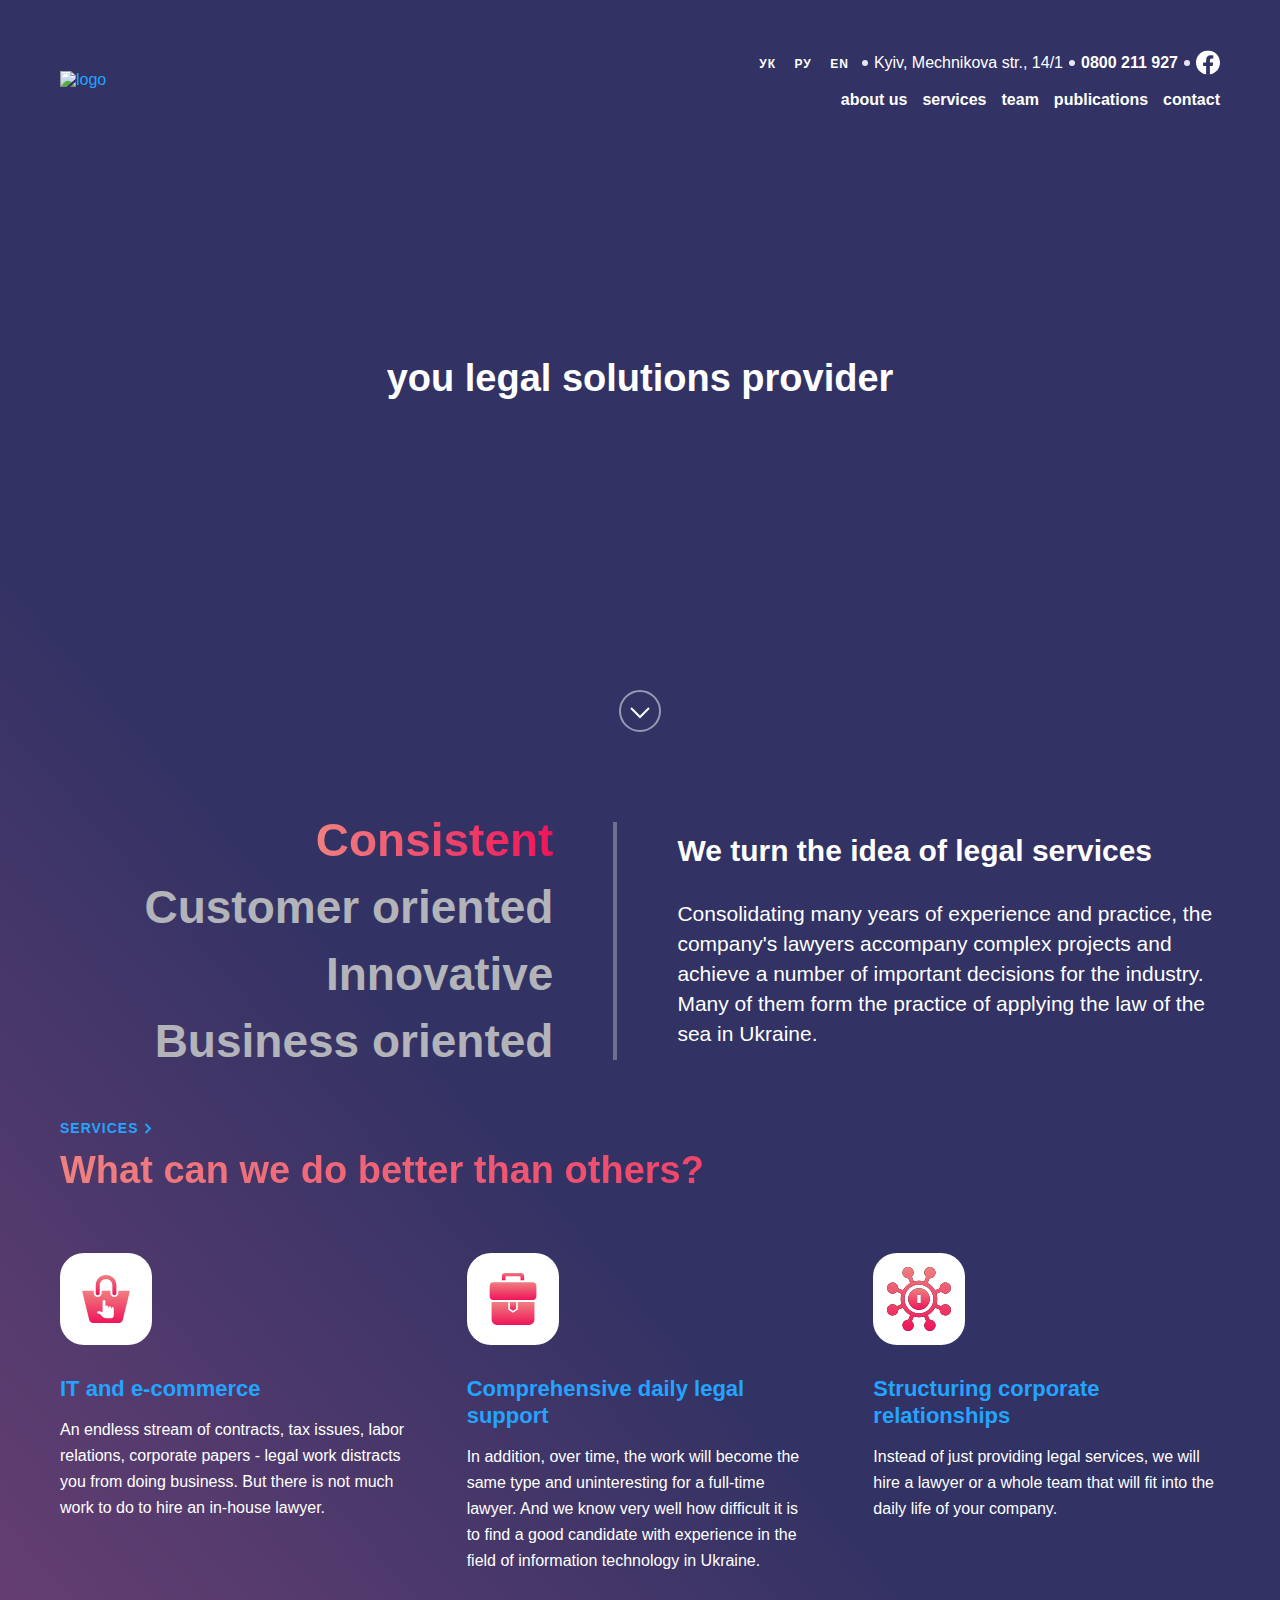
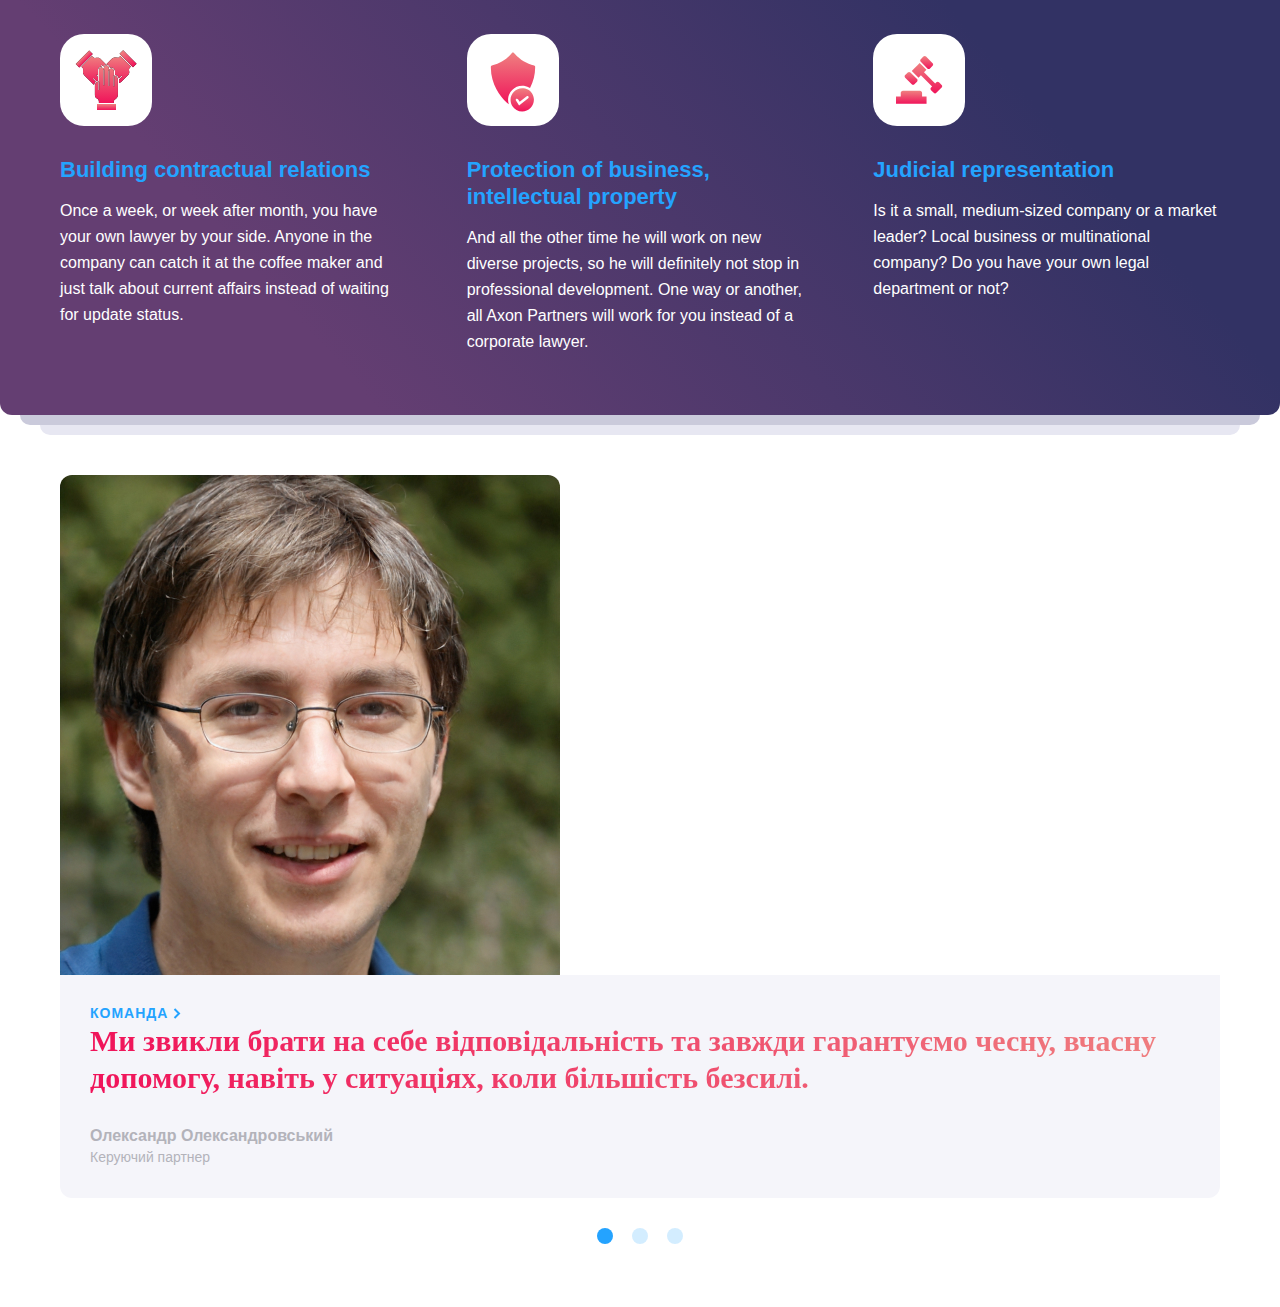
==== app/index.html @ 536956a0 "added section team" ====
<!DOCTYPE html>
<html lang="en">
<head>
    <meta charset="UTF-8">
    <meta http-equiv="X-UA-Compatible" content="IE=edge">
    <meta name="viewport" content="width=device-width, initial-scale=1.0">
    <link rel="stylesheet" href="css/style.css">
    <title>Home</title>
</head>
<body class="body">
    <div class="gradient-bkg">
        <div class="bkg-img">
            <header class="header container container_mob">
                <div class="header__top-box">
                    <div class=" container container_mob">
                        <div class="header__top">
                            <div class="header__lang">
                                <a class="header__link" href="#">ук</a>
                                <a class="header__link" href="#">ру</a>
                                <a class="header__link" class="header__link-active" href="#">en</a>
                            </div>
                            <p class="header__adress">Kyiv, Mechnikova str., 14/1</p>
                            <a class="header__tel" href="tel:0800211927">0800 211 927</a>
                            <a class="header__fb-logo" href="#">
                                <svg width="24" height="25" viewBox="0 0 24 25" fill="none" xmlns="http://www.w3.org/2000/svg">
                                    <g clip-path="url(#clip0_29357_1503)">
                                    <path d="M24 12.5733C24 5.90541 18.6274 0.5 12 0.5C5.37258 0.5 0 5.90541 0 12.5733C0 18.5995 4.38823 23.5943 10.125 24.5V16.0633H7.07813V12.5733H10.125V9.91343C10.125 6.88755 11.9165 5.21615 14.6576 5.21615C15.9705 5.21615 17.3438 5.45195 17.3438 5.45195V8.42313H15.8306C14.3399 8.42313 13.875 9.35379 13.875 10.3086V12.5733H17.2031L16.6711 16.0633H13.875V24.5C19.6118 23.5943 24 18.5995 24 12.5733Z" fill="white"/>
                                    </g>
                                    <defs>
                                    <clipPath id="clip0_29357_1503">
                                    <rect width="24" height="24" fill="white" transform="translate(0 0.5)"/>
                                    </clipPath>
                                    </defs>
                                </svg>
                            </a>
                        </div>
                    </div>
                </div>
                <div class="header__logo-box">
                    <a href="#" class="header__logo">
                        <img src="img/logo.svg" alt="logo">
                    </a>
                </div>
                <nav class="menu">
                    <button type="button" class="menu__btn">
                        <svg width="32" height="33" viewBox="0 0 32 33" fill="none" xmlns="http://www.w3.org/2000/svg">
                            <path d="M7 10.5H25" stroke="white" stroke-width="2"/>
                            <path d="M7 16.5H25" stroke="white" stroke-width="2"/>
                            <path d="M7 22.5H25" stroke="white" stroke-width="2"/>
                        </svg>
                    </button>
                    <div class="menu__box-menu">
                        <ul class="menu__list">
                            <li class="menu__item">
                                <a class="menu__link" href="">about us</a>
                            </li>
                            <li class="menu__item">
                                <a class="menu__link" href="">services</a>
                            </li>
                            <li class="menu__item">
                                <a class="menu__link" href="">team</a>
                            </li>
                            <li class="menu__item">
                                <a class="menu__link" href="">publications</a>
                            </li>
                            <li class="menu__item">
                                <a class="menu__link" href="">contact</a>
                            </li>
                        </ul>
                    </div>
                </nav>
            </header>
            <section class="offer container">
                <h1 class="offer__titel">you legal solutions provider</h1>
                <button type="button" class="offer__btn">
                    <svg width="20" height="12" viewBox="0 0 20 12" fill="none" xmlns="http://www.w3.org/2000/svg">
                        <path d="M1 1L10 10L19 1" stroke="white" stroke-width="2"/>
                    </svg>
                </button>
            </section>
        </div>
        <section class="tab container">
            <div class="tab__box">
                <div class="tab__items">
                    <button type="button" class="tab__item active">Consistent</button>
                    <button type="button" class="tab__item">Customer oriented</button>
                    <button type="button" class="tab__item">Innovative</button>
                    <button type="button" class="tab__item">Business oriented</button>
                </div>
                <div class="tab__content">
                    <h3 class="tab__titel">We turn the idea of legal services</h3>
                    <p class="tab__copy">
                        Consolidating many years of experience and practice, the company's lawyers accompany complex projects and achieve a number of important decisions for the industry. Many of them form the practice of applying the law of the sea in Ukraine.
                    </p>
                </div>
            </div>
        </section>
        <section class="services container">
            <div class="link-box">
                <a class="link-box__link" href="#">
                    Services
                    <svg width="8" height="11" viewBox="0 0 8 11" fill="none" xmlns="http://www.w3.org/2000/svg">
                        <path d="M1.5 1L6 5.5L1.5 10" stroke="#24A3FF" stroke-width="2"/>
                    </svg>
                </a>
            </div>
            <h1 class="services__titel">What can we do better than others?</h1>
            <div class="services__products">
                <div class="services__card">
                    <div class="services__box-img">
                        <svg width="64" height="64" viewBox="0 0 64 64" fill="none" xmlns="http://www.w3.org/2000/svg">
                            <path d="M23.7339 28.125C24.8379 28.125 25.7339 27.229 25.7339 26.125V18.325C25.7339 14.838 28.5709 12 32.0579 12C35.5449 12 38.3829 14.838 38.3829 18.325V26.125C38.3829 27.229 39.2779 28.125 40.3829 28.125C41.4869 28.125 42.3829 27.229 42.3829 26.125V18.325C42.3839 12.632 37.7519 8 32.0579 8C26.3659 8 21.7339 12.632 21.7339 18.325V26.125C21.7339 27.229 22.6299 28.125 23.7339 28.125Z" fill="url(#paint0_linear_22728_12613)"/>
                            <path d="M55 23.6309H44.384V26.1249C44.384 28.3309 42.59 30.1249 40.384 30.1249C38.178 30.1249 36.384 28.3309 36.384 26.1249V23.6309H27.735V26.1249C27.735 28.3309 25.941 30.1249 23.735 30.1249C21.529 30.1249 19.735 28.3309 19.735 26.1249V23.6309H8.99997C8.44797 23.6309 8.10697 24.0659 8.23797 24.6019L15.236 53.0989C15.658 54.7009 17.344 55.9999 19 55.9999H45C46.658 55.9999 48.342 54.7009 48.766 53.0989L55.762 24.6019C55.893 24.0649 55.553 23.6309 55 23.6309Z" fill="url(#paint1_linear_22728_12613)"/>
                            <path d="M28.6001 34.4C28.6001 33.6265 29.2266 33 30.0001 33C30.7736 33 31.4001 33.6265 31.4001 34.4V41.35L31.4001 40C31.4001 39.2265 32.0266 38.6 32.8001 38.6C33.5736 38.6 34.2001 39.2265 34.2001 40V41.6764C34.2127 40.9141 34.8346 39.3 35.6 39.3C36.3731 39.3 36.9999 39.9268 37 40.7C37 40.7 37.0411 41.7411 37.1332 41.8033C37.3572 41.3285 37.8402 40 38.4 40C39.1732 40 39.8 40.6268 39.8 41.4V48.4C39.8 49.9463 38.5463 51.2 37 51.2H32.3198C30.8344 51.2 29.4099 50.6099 28.3599 49.5599L26.15 47.35L23 45.9402C23.0051 44.6033 24.0526 44.2 25.1 44.2C26.0023 44.2 26.8136 44.3407 28.6 45.25L28.6001 34.4Z" fill="white"/>
                            <defs>
                            <linearGradient id="paint0_linear_22728_12613" x1="32.0584" y1="8" x2="32.0584" y2="28.125" gradientUnits="userSpaceOnUse">
                            <stop stop-color="#EF8080"/>
                            <stop offset="1" stop-color="#F0145A"/>
                            </linearGradient>
                            <linearGradient id="paint1_linear_22728_12613" x1="32" y1="23.6309" x2="32" y2="55.9999" gradientUnits="userSpaceOnUse">
                            <stop stop-color="#EF8080"/>
                            <stop offset="1" stop-color="#F0145A"/>
                            </linearGradient>
                            </defs>
                        </svg>
                    </div>
                    <h3 class="services__card-titel">IT and e-commerce</h3>
                    <p class="services__copy">
                        An endless stream of contracts, tax issues, labor relations, corporate papers - legal work distracts you from doing business. But there is not much work to do to hire an in-house lawyer.
                    </p>
                </div>
                <div class="services__card">
                    <div class="services__box-img">
                        <svg width="64" height="64" viewBox="0 0 64 64" fill="none" xmlns="http://www.w3.org/2000/svg">
                            <path fill-rule="evenodd" clip-rule="evenodd" d="M53.4512 35.0781V52.3733C53.4512 55.4666 51.0269 58.0017 48.0631 58.0017H15.9701C13.0063 58.0017 10.582 55.4666 10.582 52.3733V35.0781H27.2481V42.5889L32.0166 45.7224L36.7851 42.5889V35.0781H53.4512Z" fill="url(#paint0_linear_22728_12620)"/>
                            <path fill-rule="evenodd" clip-rule="evenodd" d="M28.9185 35.0781V41.6866L32.0166 43.7222L35.1146 41.6866V35.0781H28.9185Z" fill="url(#paint1_linear_22728_12620)"/>
                            <path fill-rule="evenodd" clip-rule="evenodd" d="M12.0732 15.1445H51.9597C53.8421 15.1445 55.3805 16.8526 55.3805 18.94V29.1931C55.3805 31.2805 53.8421 32.9886 51.9597 32.9886H36.3137H27.7192H12.0732C10.1908 32.9886 8.65234 31.2805 8.65234 29.1931V18.94C8.65234 16.8526 10.1908 15.1445 12.0732 15.1445Z" fill="url(#paint2_linear_22728_12620)"/>
                            <path fill-rule="evenodd" clip-rule="evenodd" d="M23.7117 5.95508H40.3213C41.8644 5.95508 43.1272 7.21788 43.1272 8.76103V13.1384H39.5697V10.5516C39.5697 9.8542 38.9996 9.2817 38.3022 9.2817H25.7308C25.0334 9.2817 24.4633 9.8542 24.4633 10.5516V13.1384H20.9058V8.76103C20.9058 7.21788 22.1686 5.95508 23.7117 5.95508Z" fill="url(#paint3_linear_22728_12620)"/>
                            <defs>
                            <linearGradient id="paint0_linear_22728_12620" x1="32.0166" y1="35.0781" x2="32.0166" y2="58.0017" gradientUnits="userSpaceOnUse">
                            <stop stop-color="#EF8080"/>
                            <stop offset="1" stop-color="#F0145A"/>
                            </linearGradient>
                            <linearGradient id="paint1_linear_22728_12620" x1="32.0166" y1="35.0781" x2="32.0166" y2="43.7222" gradientUnits="userSpaceOnUse">
                            <stop stop-color="#EF8080"/>
                            <stop offset="1" stop-color="#F0145A"/>
                            </linearGradient>
                            <linearGradient id="paint2_linear_22728_12620" x1="32.0164" y1="15.1445" x2="32.0164" y2="32.9886" gradientUnits="userSpaceOnUse">
                            <stop stop-color="#EF8080"/>
                            <stop offset="1" stop-color="#F0145A"/>
                            </linearGradient>
                            <linearGradient id="paint3_linear_22728_12620" x1="32.0165" y1="5.95508" x2="32.0165" y2="13.1384" gradientUnits="userSpaceOnUse">
                            <stop stop-color="#EF8080"/>
                            <stop offset="1" stop-color="#F0145A"/>
                            </linearGradient>
                            </defs>
                        </svg>                            
                    </div>
                    <h3 class="services__card-titel">Comprehensive daily
                        legal support</h3>
                    <p class="services__copy">
                        In addition, over time, the work will become the same type and uninteresting for a full-time lawyer. And we know very well how difficult it is to find a good candidate with experience in the field of information technology in Ukraine.
                    </p>
                </div>
                <div class="services__card">
                    <div class="services__box-img">
                        <svg width="64" height="64" viewBox="0 0 64 64" fill="none" xmlns="http://www.w3.org/2000/svg">
                            <g clip-path="url(#clip0_22728_12627)">
                            <path d="M60.5262 37.7273C59.8387 37.4426 59.115 37.2982 58.3751 37.2982C56.7434 37.2982 55.2361 37.9946 54.1895 39.1615L52.9695 38.6562L49.4894 37.2147C49.9833 35.5616 50.2498 33.8113 50.2498 31.9998C50.2498 30.1883 49.9831 28.4381 49.4894 26.7849L52.9695 25.3435L54.1895 24.8381C55.2361 26.0051 56.7434 26.7014 58.3751 26.7014C59.115 26.7014 59.8387 26.5571 60.5262 26.2722C63.3916 25.0852 64.7574 21.7883 63.5704 18.9227C62.6964 16.8128 60.6559 15.4493 58.3721 15.4493C57.6322 15.4493 56.9085 15.5937 56.221 15.8786C53.9627 16.814 52.6372 19.0598 52.7572 21.3722L51.5301 21.8805L48.0511 23.3215C46.361 20.208 43.7915 17.6383 40.678 15.9483L42.119 12.4694L42.6268 11.2436C42.7251 11.2487 42.8238 11.2517 42.9228 11.2517C45.2066 11.2517 47.247 9.88836 48.1211 7.77836C49.308 4.91287 47.9424 1.61587 45.0769 0.428874C44.3893 0.144375 43.6656 0 42.9258 0C40.6419 0 38.6015 1.36337 37.7274 3.47337C36.792 5.73161 37.4428 8.25698 39.1628 9.80723L38.6563 11.0301L37.2148 14.5102C35.5617 14.0165 33.8114 13.7498 31.9999 13.7498C30.1884 13.7498 28.4382 14.0165 26.785 14.5102L25.3435 11.0301L24.8371 9.80723C26.557 8.25698 27.2078 5.73161 26.2724 3.47324C25.3983 1.36337 23.3577 0 21.0739 0C20.3341 0 19.6103 0.144375 18.9228 0.429249C16.0574 1.61625 14.6917 4.91312 15.8787 7.77874C16.7527 9.88861 18.7932 11.2521 21.0769 11.2521C21.1759 11.2521 21.2746 11.2491 21.3729 11.244L21.8807 12.4697L23.3217 15.9487C20.2082 17.6388 17.6386 20.2083 15.9486 23.3218L12.4696 21.8808L11.2425 21.3726C11.3625 19.0602 10.037 16.8143 7.77871 15.8788C7.09121 15.5941 6.36746 15.4497 5.62759 15.4497C3.34372 15.4497 1.30335 16.8131 0.429222 18.9231C-0.757651 21.7886 0.607971 25.0856 3.47347 26.2726C4.16096 26.5573 4.88471 26.7017 5.62459 26.7017C7.25633 26.7017 8.76358 26.0053 9.8102 24.8383L11.0302 25.3437L14.5103 26.7852C14.0164 28.4383 13.7499 30.1886 13.7499 32.0001C13.7499 33.8116 14.0166 35.5618 14.5103 37.2149L11.0301 38.6562L9.81008 39.1615C8.76346 37.9946 7.25621 37.2982 5.62446 37.2982C4.88459 37.2982 4.16084 37.4426 3.47334 37.7274C0.607971 38.9144 -0.757776 42.2113 0.429222 45.0769C1.30322 47.1868 3.34372 48.5503 5.62746 48.5503C6.36734 48.5503 7.09108 48.4059 7.77858 48.121C10.0368 47.1857 11.3623 44.9398 11.2423 42.6274L12.4694 42.1192L15.9484 40.6782C17.6386 43.7917 20.2081 46.3613 23.3216 48.0513L21.8806 51.5303L21.3728 52.756C21.2744 52.7509 21.1758 52.7479 21.0768 52.7479C18.7929 52.7479 16.7526 54.1113 15.8784 56.2213C14.6916 59.0868 16.0572 62.3838 18.9227 63.5708C19.6102 63.8555 20.3339 63.9999 21.0738 63.9999C23.3577 63.9999 25.3981 62.6365 26.2722 60.5265C27.2075 58.2683 26.5568 55.7429 24.8368 54.1926L25.3433 52.9698L26.7848 49.4897C28.4379 49.9834 30.1882 50.25 31.9997 50.25C33.8112 50.25 35.5614 49.9834 37.2145 49.4897L38.656 52.9698L39.1625 54.1926C37.4425 55.7429 36.7918 58.2683 37.7272 60.5266C38.6012 62.6365 40.6416 64 42.9254 64C43.6653 64 44.389 63.8556 45.0765 63.5708C47.9419 62.3838 49.3076 59.0869 48.1206 56.2213C47.2466 54.1114 45.2061 52.7479 42.9224 52.7479C42.8234 52.7479 42.7248 52.7509 42.6264 52.756L42.1186 51.5303L40.6776 48.0513C43.7911 46.3612 46.3608 43.7917 48.0508 40.6782L51.5298 42.1192L52.7569 42.6274C52.6369 44.9398 53.9624 47.1857 56.2206 48.1212C56.9081 48.4059 57.6319 48.5503 58.3717 48.5503C60.6556 48.5503 62.696 47.1869 63.5701 45.0769C64.7574 42.2113 63.3919 38.9143 60.5262 37.7273ZM31.9999 46.4998C24.0047 46.4998 17.4999 39.995 17.4999 31.9998C17.4999 24.0046 24.0047 17.4998 31.9999 17.4998C39.9952 17.4998 46.4999 24.0046 46.4999 31.9998C46.4999 39.995 39.995 46.4998 31.9999 46.4998Z" fill="black"/>
                            <path d="M60.5262 37.7273C59.8387 37.4426 59.115 37.2982 58.3751 37.2982C56.7434 37.2982 55.2361 37.9946 54.1895 39.1615L52.9695 38.6562L49.4894 37.2147C49.9833 35.5616 50.2498 33.8113 50.2498 31.9998C50.2498 30.1883 49.9831 28.4381 49.4894 26.7849L52.9695 25.3435L54.1895 24.8381C55.2361 26.0051 56.7434 26.7014 58.3751 26.7014C59.115 26.7014 59.8387 26.5571 60.5262 26.2722C63.3916 25.0852 64.7574 21.7883 63.5704 18.9227C62.6964 16.8128 60.6559 15.4493 58.3721 15.4493C57.6322 15.4493 56.9085 15.5937 56.221 15.8786C53.9627 16.814 52.6372 19.0598 52.7572 21.3722L51.5301 21.8805L48.0511 23.3215C46.361 20.208 43.7915 17.6383 40.678 15.9483L42.119 12.4694L42.6268 11.2436C42.7251 11.2487 42.8238 11.2517 42.9228 11.2517C45.2066 11.2517 47.247 9.88836 48.1211 7.77836C49.308 4.91287 47.9424 1.61587 45.0769 0.428874C44.3893 0.144375 43.6656 0 42.9258 0C40.6419 0 38.6015 1.36337 37.7274 3.47337C36.792 5.73161 37.4428 8.25698 39.1628 9.80723L38.6563 11.0301L37.2148 14.5102C35.5617 14.0165 33.8114 13.7498 31.9999 13.7498C30.1884 13.7498 28.4382 14.0165 26.785 14.5102L25.3435 11.0301L24.8371 9.80723C26.557 8.25698 27.2078 5.73161 26.2724 3.47324C25.3983 1.36337 23.3577 0 21.0739 0C20.3341 0 19.6103 0.144375 18.9228 0.429249C16.0574 1.61625 14.6917 4.91312 15.8787 7.77874C16.7527 9.88861 18.7932 11.2521 21.0769 11.2521C21.1759 11.2521 21.2746 11.2491 21.3729 11.244L21.8807 12.4697L23.3217 15.9487C20.2082 17.6388 17.6386 20.2083 15.9486 23.3218L12.4696 21.8808L11.2425 21.3726C11.3625 19.0602 10.037 16.8143 7.77871 15.8788C7.09121 15.5941 6.36746 15.4497 5.62759 15.4497C3.34372 15.4497 1.30335 16.8131 0.429222 18.9231C-0.757651 21.7886 0.607971 25.0856 3.47347 26.2726C4.16096 26.5573 4.88471 26.7017 5.62459 26.7017C7.25633 26.7017 8.76358 26.0053 9.8102 24.8383L11.0302 25.3437L14.5103 26.7852C14.0164 28.4383 13.7499 30.1886 13.7499 32.0001C13.7499 33.8116 14.0166 35.5618 14.5103 37.2149L11.0301 38.6562L9.81008 39.1615C8.76346 37.9946 7.25621 37.2982 5.62446 37.2982C4.88459 37.2982 4.16084 37.4426 3.47334 37.7274C0.607971 38.9144 -0.757776 42.2113 0.429222 45.0769C1.30322 47.1868 3.34372 48.5503 5.62746 48.5503C6.36734 48.5503 7.09108 48.4059 7.77858 48.121C10.0368 47.1857 11.3623 44.9398 11.2423 42.6274L12.4694 42.1192L15.9484 40.6782C17.6386 43.7917 20.2081 46.3613 23.3216 48.0513L21.8806 51.5303L21.3728 52.756C21.2744 52.7509 21.1758 52.7479 21.0768 52.7479C18.7929 52.7479 16.7526 54.1113 15.8784 56.2213C14.6916 59.0868 16.0572 62.3838 18.9227 63.5708C19.6102 63.8555 20.3339 63.9999 21.0738 63.9999C23.3577 63.9999 25.3981 62.6365 26.2722 60.5265C27.2075 58.2683 26.5568 55.7429 24.8368 54.1926L25.3433 52.9698L26.7848 49.4897C28.4379 49.9834 30.1882 50.25 31.9997 50.25C33.8112 50.25 35.5614 49.9834 37.2145 49.4897L38.656 52.9698L39.1625 54.1926C37.4425 55.7429 36.7918 58.2683 37.7272 60.5266C38.6012 62.6365 40.6416 64 42.9254 64C43.6653 64 44.389 63.8556 45.0765 63.5708C47.9419 62.3838 49.3076 59.0869 48.1206 56.2213C47.2466 54.1114 45.2061 52.7479 42.9224 52.7479C42.8234 52.7479 42.7248 52.7509 42.6264 52.756L42.1186 51.5303L40.6776 48.0513C43.7911 46.3612 46.3608 43.7917 48.0508 40.6782L51.5298 42.1192L52.7569 42.6274C52.6369 44.9398 53.9624 47.1857 56.2206 48.1212C56.9081 48.4059 57.6319 48.5503 58.3717 48.5503C60.6556 48.5503 62.696 47.1869 63.5701 45.0769C64.7574 42.2113 63.3919 38.9143 60.5262 37.7273ZM31.9999 46.4998C24.0047 46.4998 17.4999 39.995 17.4999 31.9998C17.4999 24.0046 24.0047 17.4998 31.9999 17.4998C39.9952 17.4998 46.4999 24.0046 46.4999 31.9998C46.4999 39.995 39.995 46.4998 31.9999 46.4998Z" fill="url(#paint0_linear_22728_12627)"/>
                            <path d="M32 21.25C26.0725 21.25 21.25 26.0725 21.25 32C21.25 37.9275 26.0725 42.75 32 42.75C37.9275 42.75 42.75 37.9275 42.75 32C42.75 26.0725 37.9275 21.25 32 21.25ZM33.875 36.125H30.125V27.875H33.875V36.125Z" fill="black"/>
                            <path d="M32 21.25C26.0725 21.25 21.25 26.0725 21.25 32C21.25 37.9275 26.0725 42.75 32 42.75C37.9275 42.75 42.75 37.9275 42.75 32C42.75 26.0725 37.9275 21.25 32 21.25ZM33.875 36.125H30.125V27.875H33.875V36.125Z" fill="url(#paint1_linear_22728_12627)"/>
                            </g>
                            <defs>
                            <linearGradient id="paint0_linear_22728_12627" x1="31.9998" y1="0" x2="31.9998" y2="64" gradientUnits="userSpaceOnUse">
                            <stop stop-color="#EF8080"/>
                            <stop offset="1" stop-color="#F0145A"/>
                            </linearGradient>
                            <linearGradient id="paint1_linear_22728_12627" x1="32" y1="21.25" x2="32" y2="42.75" gradientUnits="userSpaceOnUse">
                            <stop stop-color="#EF8080"/>
                            <stop offset="1" stop-color="#F0145A"/>
                            </linearGradient>
                            <clipPath id="clip0_22728_12627">
                            <rect width="64" height="64" fill="white"/>
                            </clipPath>
                            </defs>
                        </svg>
                    </div>
                    <h3 class="services__card-titel">Structuring corporate relationships</h3>
                    <p class="services__copy">
                        Instead of just providing legal services, we will hire a lawyer or a whole team that will fit into the daily life of your company.
                    </p>
                </div>
                <div class="services__card">
                    <div class="services__box-img">
                        <svg width="64" height="64" viewBox="0 0 64 64" fill="none" xmlns="http://www.w3.org/2000/svg">
                            <path d="M42.0059 56H23.0059V62H42.0059V56Z" fill="black"/>
                            <path d="M42.0059 56H23.0059V62H42.0059V56Z" fill="url(#paint0_linear_22728_12634)"/>
                            <path d="M15.1728 2.45168L1.73779 15.8867L5.27333 19.4223L18.7084 5.98722L15.1728 2.45168Z" fill="black"/>
                            <path d="M15.1728 2.45168L1.73779 15.8867L5.27333 19.4223L18.7084 5.98722L15.1728 2.45168Z" fill="url(#paint1_linear_22728_12634)"/>
                            <path d="M49.1127 2.31995L45.5771 5.85547L59.0122 19.2905L62.5477 15.755L49.1127 2.31995Z" fill="black"/>
                            <path d="M49.1127 2.31995L45.5771 5.85547L59.0122 19.2905L62.5477 15.755L49.1127 2.31995Z" fill="url(#paint2_linear_22728_12634)"/>
                            <path d="M44.5564 9.70843L41.8651 9.59436C41.089 9.48482 40.2981 9.55713 39.5548 9.80558C38.8115 10.054 38.1361 10.4718 37.5819 11.026L32.0775 16.5305L26.3239 10.7769C25.8244 10.2888 25.2011 9.94628 24.5214 9.78612C23.8416 9.62596 23.131 9.65426 22.4661 9.86798C21.8388 10.0587 21.1715 10.0755 20.5355 9.9164C19.8995 9.75732 19.3186 9.42842 18.8551 8.96483L18.0012 8.11095L7.39453 18.7175L9.12253 20.4455L9.00845 23.1368C8.89891 23.9128 8.97122 24.7037 9.21966 25.447C9.46811 26.1903 9.8859 26.8657 10.4401 27.4199L20.0525 37.0324C20.181 35.7705 20.7856 34.6051 21.7432 33.7734L18.7482 30.7785L19.4553 30.0714L22.5836 33.1996C23.027 32.9472 23.5068 32.7649 24.0059 32.6591V28.9651L22.2838 27.243L22.9908 26.5358L24.0059 27.5509V22.201C23.9948 21.3168 24.3086 20.4592 24.8879 19.791C25.4672 19.1228 26.2716 18.6904 27.1485 18.576C27.4792 18.544 27.8128 18.559 28.1393 18.6208L26.9098 17.3914L27.6169 16.6843L29.4131 18.4804C29.7312 17.864 30.2233 17.3547 30.8283 17.0154C31.4333 16.6762 32.1246 16.5221 32.8165 16.5721C33.6513 16.6697 34.4258 17.0562 35.0057 17.6647C35.5855 18.2733 35.9342 19.0655 35.9913 19.9041C36.5596 19.634 37.1894 19.5194 37.8165 19.5721C38.7075 19.6788 39.5273 20.1126 40.1166 20.7895C40.7059 21.4663 41.0229 22.3379 41.0059 23.2352V26.6591C41.916 26.8491 42.7551 27.289 43.4292 27.9293C44.1032 28.5696 44.5855 29.3851 44.822 30.2842L47.6105 27.4957L48.3176 28.2029L45.0023 31.5181C45.0024 31.5319 45.0059 31.5447 45.0059 31.5585V34.8785C45.9043 34.7845 46.7437 34.3864 47.3848 33.7501L54.225 26.9099C54.7131 26.4104 55.0556 25.7871 55.2158 25.1073C55.3759 24.4276 55.3476 23.7169 55.1339 23.0521C54.9431 22.4248 54.9264 21.7575 55.0855 21.1215C55.2445 20.4854 55.5735 19.9046 56.0371 19.441L56.8909 18.5871L46.2844 7.98047L44.5564 9.70843Z" fill="black"/>
                            <path d="M44.5564 9.70843L41.8651 9.59436C41.089 9.48482 40.2981 9.55713 39.5548 9.80558C38.8115 10.054 38.1361 10.4718 37.5819 11.026L32.0775 16.5305L26.3239 10.7769C25.8244 10.2888 25.2011 9.94628 24.5214 9.78612C23.8416 9.62596 23.131 9.65426 22.4661 9.86798C21.8388 10.0587 21.1715 10.0755 20.5355 9.9164C19.8995 9.75732 19.3186 9.42842 18.8551 8.96483L18.0012 8.11095L7.39453 18.7175L9.12253 20.4455L9.00845 23.1368C8.89891 23.9128 8.97122 24.7037 9.21966 25.447C9.46811 26.1903 9.8859 26.8657 10.4401 27.4199L20.0525 37.0324C20.181 35.7705 20.7856 34.6051 21.7432 33.7734L18.7482 30.7785L19.4553 30.0714L22.5836 33.1996C23.027 32.9472 23.5068 32.7649 24.0059 32.6591V28.9651L22.2838 27.243L22.9908 26.5358L24.0059 27.5509V22.201C23.9948 21.3168 24.3086 20.4592 24.8879 19.791C25.4672 19.1228 26.2716 18.6904 27.1485 18.576C27.4792 18.544 27.8128 18.559 28.1393 18.6208L26.9098 17.3914L27.6169 16.6843L29.4131 18.4804C29.7312 17.864 30.2233 17.3547 30.8283 17.0154C31.4333 16.6762 32.1246 16.5221 32.8165 16.5721C33.6513 16.6697 34.4258 17.0562 35.0057 17.6647C35.5855 18.2733 35.9342 19.0655 35.9913 19.9041C36.5596 19.634 37.1894 19.5194 37.8165 19.5721C38.7075 19.6788 39.5273 20.1126 40.1166 20.7895C40.7059 21.4663 41.0229 22.3379 41.0059 23.2352V26.6591C41.916 26.8491 42.7551 27.289 43.4292 27.9293C44.1032 28.5696 44.5855 29.3851 44.822 30.2842L47.6105 27.4957L48.3176 28.2029L45.0023 31.5181C45.0024 31.5319 45.0059 31.5447 45.0059 31.5585V34.8785C45.9043 34.7845 46.7437 34.3864 47.3848 33.7501L54.225 26.9099C54.7131 26.4104 55.0556 25.7871 55.2158 25.1073C55.3759 24.4276 55.3476 23.7169 55.1339 23.0521C54.9431 22.4248 54.9264 21.7575 55.0855 21.1215C55.2445 20.4854 55.5735 19.9046 56.0371 19.441L56.8909 18.5871L46.2844 7.98047L44.5564 9.70843Z" fill="url(#paint3_linear_22728_12634)"/>
                            <path d="M29.8802 21.6901C29.8042 21.0405 29.4757 20.4468 28.9657 20.0373C28.4557 19.6278 27.8051 19.4353 27.1544 19.5015C26.5232 19.5886 25.946 19.9046 25.5326 20.3894C25.1192 20.8742 24.8984 21.4941 24.9121 22.1311V33.4885C23.8512 33.4885 22.8338 33.9099 22.0837 34.66C21.3335 35.4102 20.9121 36.4276 20.9121 37.4885V47.1619C20.9202 47.8603 21.1187 48.5432 21.4861 49.1371C21.8536 49.7311 22.376 50.2135 22.9973 50.5325C23.5757 50.8412 24.0594 51.3012 24.3967 51.8634C24.734 52.4256 24.9121 53.0689 24.9121 53.7245V54.9321H39.9121V52.4885L41.8958 50.6661C42.522 50.1948 43.0301 49.5844 43.38 48.8831C43.73 48.1818 43.9121 47.4088 43.9121 46.6251V31.4885C43.9121 30.4276 43.4907 29.4102 42.7405 28.66C41.9904 27.9099 40.973 27.4885 39.9121 27.4885V23.1659C39.9291 22.5187 39.706 21.888 39.2857 21.3955C38.8655 20.903 38.2778 20.5834 37.636 20.4983C37.006 20.4426 36.3785 20.6285 35.8804 21.0183C35.3824 21.408 35.0511 21.9725 34.9537 22.5974H35.4121V38.0407H34.4121V22.5974H34.9121V20.1659C34.9291 19.5187 34.706 18.888 34.2857 18.3955C33.8655 17.903 33.2778 17.5834 32.636 17.4983C32.2902 17.4673 31.9417 17.5086 31.6128 17.6196C31.2838 17.7306 30.9816 17.909 30.7254 18.1432C30.4691 18.3775 30.2645 18.6625 30.1245 18.9802C29.9845 19.2979 29.9121 19.6413 29.9121 19.9885V21.6901H30.4121V37.1335H29.4121V21.6901H29.8802ZM25.3113 42.0407H24.3113V34.0407H25.3113V42.0407ZM39.4121 27.799H40.4121V38.2423H39.4121V27.799Z" fill="black"/>
                            <path d="M29.8802 21.6901C29.8042 21.0405 29.4757 20.4468 28.9657 20.0373C28.4557 19.6278 27.8051 19.4353 27.1544 19.5015C26.5232 19.5886 25.946 19.9046 25.5326 20.3894C25.1192 20.8742 24.8984 21.4941 24.9121 22.1311V33.4885C23.8512 33.4885 22.8338 33.9099 22.0837 34.66C21.3335 35.4102 20.9121 36.4276 20.9121 37.4885V47.1619C20.9202 47.8603 21.1187 48.5432 21.4861 49.1371C21.8536 49.7311 22.376 50.2135 22.9973 50.5325C23.5757 50.8412 24.0594 51.3012 24.3967 51.8634C24.734 52.4256 24.9121 53.0689 24.9121 53.7245V54.9321H39.9121V52.4885L41.8958 50.6661C42.522 50.1948 43.0301 49.5844 43.38 48.8831C43.73 48.1818 43.9121 47.4088 43.9121 46.6251V31.4885C43.9121 30.4276 43.4907 29.4102 42.7405 28.66C41.9904 27.9099 40.973 27.4885 39.9121 27.4885V23.1659C39.9291 22.5187 39.706 21.888 39.2857 21.3955C38.8655 20.903 38.2778 20.5834 37.636 20.4983C37.006 20.4426 36.3785 20.6285 35.8804 21.0183C35.3824 21.408 35.0511 21.9725 34.9537 22.5974H35.4121V38.0407H34.4121V22.5974H34.9121V20.1659C34.9291 19.5187 34.706 18.888 34.2857 18.3955C33.8655 17.903 33.2778 17.5834 32.636 17.4983C32.2902 17.4673 31.9417 17.5086 31.6128 17.6196C31.2838 17.7306 30.9816 17.909 30.7254 18.1432C30.4691 18.3775 30.2645 18.6625 30.1245 18.9802C29.9845 19.2979 29.9121 19.6413 29.9121 19.9885V21.6901H30.4121V37.1335H29.4121V21.6901H29.8802ZM25.3113 42.0407H24.3113V34.0407H25.3113V42.0407ZM39.4121 27.799H40.4121V38.2423H39.4121V27.799Z" fill="url(#paint4_linear_22728_12634)"/>
                            <defs>
                            <linearGradient id="paint0_linear_22728_12634" x1="32.5059" y1="56" x2="32.5059" y2="62" gradientUnits="userSpaceOnUse">
                            <stop stop-color="#EF8080"/>
                            <stop offset="1" stop-color="#F0145A"/>
                            </linearGradient>
                            <linearGradient id="paint1_linear_22728_12634" x1="8.45531" y1="9.1692" x2="11.9909" y2="12.7047" gradientUnits="userSpaceOnUse">
                            <stop stop-color="#EF8080"/>
                            <stop offset="1" stop-color="#F0145A"/>
                            </linearGradient>
                            <linearGradient id="paint2_linear_22728_12634" x1="47.3449" y1="4.08771" x2="60.78" y2="17.5228" gradientUnits="userSpaceOnUse">
                            <stop stop-color="#EF8080"/>
                            <stop offset="1" stop-color="#F0145A"/>
                            </linearGradient>
                            <linearGradient id="paint3_linear_22728_12634" x1="32.1427" y1="7.98047" x2="32.1427" y2="37.0324" gradientUnits="userSpaceOnUse">
                            <stop stop-color="#EF8080"/>
                            <stop offset="1" stop-color="#F0145A"/>
                            </linearGradient>
                            <linearGradient id="paint4_linear_22728_12634" x1="32.4121" y1="17.4883" x2="32.4121" y2="54.9321" gradientUnits="userSpaceOnUse">
                            <stop stop-color="#EF8080"/>
                            <stop offset="1" stop-color="#F0145A"/>
                            </linearGradient>
                            </defs>
                        </svg>
                    </div>
                    <h3 class="services__card-titel">Building contractual relations</h3>
                    <p class="services__copy">
                        Once a week, or week after month, you have your own lawyer by your side. Anyone in the company can catch it at the coffee maker and just talk about current affairs instead of waiting for update status.
                    </p>
                </div>
                <div class="services__card">
                    <div class="services__box-img">
                        <svg width="64" height="64" viewBox="0 0 64 64" fill="none" xmlns="http://www.w3.org/2000/svg">
                            <path d="M41.2317 37.6961C43.5839 37.6961 45.9096 38.2844 47.9577 39.3974C48.3296 39.5979 48.6709 39.8368 49.0194 40.0667C52.3807 33.4869 54.1545 26.5278 54.1545 19.7388C54.1545 19.3573 54.1545 18.9634 54.1423 18.5696C54.1177 18.0158 53.7238 17.5358 53.1699 17.4127C45.7361 15.7881 39.0038 11.7634 33.7115 5.78193L32.9238 4.88342C32.6899 4.61268 32.3577 4.465 32.0007 4.465C31.6192 4.41579 31.3238 4.60036 31.0899 4.85885L29.8838 6.1881C24.8623 11.7142 18.5361 15.5296 11.5946 17.2281L10.7946 17.425C10.253 17.5481 9.8715 18.0281 9.85918 18.5819C9.41612 35.8865 19.6315 48.3296 24.0377 52.8834C25.2306 54.1082 26.5606 55.3256 27.8253 56.3319C27.3509 54.9011 27.0779 53.3957 27.0779 51.8499C27.0779 44.0452 33.427 37.6961 41.2317 37.6961Z" fill="url(#paint0_linear_22728_12641)"/>
                            <path d="M46.7822 41.5593C45.0837 40.6363 43.1637 40.1562 41.2314 40.1562C34.7822 40.1562 29.5391 45.3993 29.5391 51.8486C29.5391 54.027 30.1299 56.1562 31.2622 57.9778C33.416 61.4609 37.133 63.5409 41.2314 63.5409C47.6683 63.5409 52.9237 58.2978 52.9237 51.8486C52.9237 47.5409 50.5729 43.6024 46.7822 41.5593ZM47.2196 50.2918L38.0747 57.4084L34.9527 52.5249C34.5862 51.9522 34.7538 51.1914 35.3265 50.8254C35.8999 50.4588 36.6613 50.6277 37.0261 51.1992L38.6937 53.8074L45.7076 48.3495C46.243 47.9318 47.0171 48.0273 47.4347 48.5646C47.8524 49.1013 47.7556 49.8747 47.2196 50.2918Z" fill="url(#paint1_linear_22728_12641)"/>
                            <defs>
                            <linearGradient id="paint0_linear_22728_12641" x1="31.9999" y1="4.45703" x2="31.9999" y2="56.3319" gradientUnits="userSpaceOnUse">
                            <stop stop-color="#EF8080"/>
                            <stop offset="1" stop-color="#F0145A"/>
                            </linearGradient>
                            <linearGradient id="paint1_linear_22728_12641" x1="41.2314" y1="40.1562" x2="41.2314" y2="63.5409" gradientUnits="userSpaceOnUse">
                            <stop stop-color="#EF8080"/>
                            <stop offset="1" stop-color="#F0145A"/>
                            </linearGradient>
                            </defs>
                        </svg>
                    </div>
                    <h3 class="services__card-titel">Protection of business, intellectual property</h3>
                    <p class="services__copy">
                        And all the other time he will work on new diverse projects, so he will definitely not stop in professional development. One way or another, all Axon Partners will work for you instead of a corporate lawyer.
                    </p>
                </div>
                <div class="services__card">
                    <div class="services__box-img">
                        <svg width="64" height="64" viewBox="0 0 64 64" fill="none" xmlns="http://www.w3.org/2000/svg">
                            <path d="M40.3522 20.389C41.0842 21.121 42.2702 21.123 43.0022 20.389L45.6102 17.781C46.3412 17.049 46.3392 15.863 45.6102 15.13L39.0272 8.549C38.2972 7.817 37.1112 7.817 36.3792 8.549L33.7702 11.157C33.0402 11.889 33.0402 13.075 33.7702 13.805L40.3522 20.389Z" fill="url(#paint0_linear_22728_12648)"/>
                            <path d="M24.766 36.2652C25.497 36.9942 26.683 36.9942 27.414 36.2652L30.023 33.6553C30.755 32.9253 30.755 31.7383 30.023 31.0063L23.44 24.4233C22.709 23.6933 21.523 23.6913 20.791 24.4233L18.183 27.0312C17.451 27.7632 17.453 28.9492 18.183 29.6812L24.766 36.2652Z" fill="url(#paint1_linear_22728_12648)"/>
                            <path d="M54.6481 36.8912L52.0011 34.2412C51.2671 33.5112 50.0841 33.5112 49.3531 34.2412L48.1921 35.4012L36.9871 24.1942L39.4141 21.7662L32.6811 15.0352L30.2531 17.4632L27.1611 20.5532L24.7871 22.9272L31.5191 29.6602L33.8961 27.2872L45.0991 38.4922L44.0511 39.5412C43.3191 40.2702 43.3171 41.4572 44.0511 42.1892L46.6981 44.8372C47.4321 45.5712 48.6171 45.5712 49.3481 44.8372L54.6471 39.5402C55.3801 38.8072 55.3801 37.6232 54.6481 36.8912Z" fill="url(#paint2_linear_22728_12648)"/>
                            <path d="M35.077 44.9425C35.077 43.7435 34.105 42.7695 32.904 42.7695H15.936C14.736 42.7695 13.763 43.7435 13.763 44.9425V48.4695H9V55.8585H39.558V48.4695H35.077V44.9425Z" fill="url(#paint3_linear_22728_12648)"/>
                            <defs>
                            <linearGradient id="paint0_linear_22728_12648" x1="39.6902" y1="8" x2="39.6902" y2="20.9388" gradientUnits="userSpaceOnUse">
                            <stop stop-color="#EF8080"/>
                            <stop offset="1" stop-color="#F0145A"/>
                            </linearGradient>
                            <linearGradient id="paint1_linear_22728_12648" x1="24.1034" y1="23.875" x2="24.1034" y2="36.812" gradientUnits="userSpaceOnUse">
                            <stop stop-color="#EF8080"/>
                            <stop offset="1" stop-color="#F0145A"/>
                            </linearGradient>
                            <linearGradient id="paint2_linear_22728_12648" x1="39.992" y1="15.0352" x2="39.992" y2="45.3877" gradientUnits="userSpaceOnUse">
                            <stop stop-color="#EF8080"/>
                            <stop offset="1" stop-color="#F0145A"/>
                            </linearGradient>
                            <linearGradient id="paint3_linear_22728_12648" x1="24.279" y1="42.7695" x2="24.279" y2="55.8585" gradientUnits="userSpaceOnUse">
                            <stop stop-color="#EF8080"/>
                            <stop offset="1" stop-color="#F0145A"/>
                            </linearGradient>
                            </defs>
                        </svg>
                    </div>
                    <h3 class="services__card-titel">Judicial representation</h3>
                    <p class="services__copy">
                        Is it a small, medium-sized company or a market leader? Local business or multinational company? Do you have your own legal department or not?
                    </p>
                </div>
            </div>
        </section>
    </div>
    <main>
        <section class="team container">
            <article class="team__article">
                <div class="team__img">
                    <img class="img-responsive" src="img/team-1.jpg" alt="team-1">
                </div>
                <div class="team__text-box">
                    <div class="link-box">
                        <a class="link-box__link" href="#">
                            Команда
                            <svg width="8" height="11" viewBox="0 0 8 11" fill="none" xmlns="http://www.w3.org/2000/svg">
                                <path d="M1.5 1L6 5.5L1.5 10" stroke="#24A3FF" stroke-width="2"/>
                            </svg>
                        </a>
                    </div>
                    <p class="team__copy">
                        Ми звикли брати на себе відповідальність та завжди гарантуємо чесну, вчасну допомогу, навіть у ситуаціях, коли більшість безсилі.
                    </p>
                    <p class="team__name">Олександр Олександровський</p>
                    <p class="team__post">Керуючий партнер</p>
                </div>
            </article>
            <div class="team__button-box">
                <button type="button" class="team__button active"></button>
                <button type="button" class="team__button"></button>
                <button type="button" class="team__button"></button>
            </div>
        </section>
    </main>
</body>
</html>
---- app/css/style.css ----
@font-face {
  font-family: 'Montserrat';
  src: url("../fonts/Montserrat-Regular.woff2") format("woff2"), url("../fonts/Montserrat-Regular.woff") format("woff");
  font-weight: normal;
  font-style: normal;
  font-display: swap;
}

@font-face {
  font-family: 'Montserrat';
  src: url("../fonts/Montserrat-Bold.woff2") format("woff2"), url("../fonts/Montserrat-Bold.woff") format("woff");
  font-weight: bold;
  font-style: normal;
  font-display: swap;
}

* {
  margin: 0;
  -webkit-box-sizing: border-box;
          box-sizing: border-box;
}

.body {
  font-family: 'Montserrat', 'Arial', sans-serif;
  font-weight: normal;
  font-style: normal;
  min-width: 375px;
}

.container {
  max-width: 1380px;
  min-width: 375px;
  margin: 0 auto;
  padding: 0 30px;
}

.container_mob {
  max-width: 1350px;
  padding: 0 15px;
}

@media (min-width: 769px) {
  .container {
    max-width: 1440px;
    min-width: 375px;
    margin: 0 auto;
    padding: 0 60px;
  }
}

.img-responsive {
  max-width: 100%;
  height: auto;
}

.visually-hidden {
  position: absolute;
  width: 1px;
  height: 1px;
  margin: -1px;
  border: 0;
  padding: 0;
  clip: rect(0 0 0 0);
  overflow: hidden;
}

a {
  color: #24A3FF;
  text-decoration: none;
}

a:hover {
  color: #F0145A;
}

.gradient-bkg {
  background: linear-gradient(228.57deg, #323264 11.93%, #323264 57.17%, #643E72 87.46%);
  border-radius: 0px 0px 12px 12px;
  padding-bottom: 60px;
  position: relative;
}

.gradient-bkg::after {
  content: '';
  position: absolute;
  width: calc(100% - 40px);
  height: 10px;
  background: #CACADB;
  left: 20px;
  bottom: -10px;
  border-radius: 0 0 12px 12px;
}

.gradient-bkg::before {
  content: '';
  position: absolute;
  width: calc(100% - 80px);
  height: 10px;
  background: #E7E7F2;
  left: 40px;
  bottom: -20px;
  border-radius: 0 0 12px 12px;
}

.bkg-img {
  background-image: url(../img/h-bkg.svg);
  background-position: top center;
  background-repeat: no-repeat;
}

@media (min-width: 768px) {
  .bkg-img {
    background-image: url(../img/h-bkg_big.svg);
  }
}

@media (min-width: 1025px) {
  .bkg-img {
    background-image: url(../img/h-bkg_mid.svg);
  }
}

.header {
  display: grid;
  grid-template-columns: 1fr 1fr;
  grid-template-rows: -webkit-min-content -webkit-min-content;
  grid-template-rows: min-content min-content;
}

.header__logo-box img {
  width: 69px;
  height: auto;
}

.header__top-box {
  margin: 0 -15px 15px;
  grid-column: span 2;
  padding: 10px 0;
  background: rgba(245, 245, 250, 0.2);
}

.header__lang {
  margin-right: 6px;
}

.header__top {
  display: -webkit-box;
  display: -ms-flexbox;
  display: flex;
  -webkit-box-align: center;
      -ms-flex-align: center;
          align-items: center;
  -webkit-box-pack: justify;
      -ms-flex-pack: justify;
          justify-content: space-between;
}

.header__link {
  font-weight: bold;
  font-size: 12px;
  line-height: 15px;
  text-align: center;
  letter-spacing: 1px;
  color: #FFFFFF;
  padding: 5px 7px;
  border-radius: 8px;
  text-transform: uppercase;
}

.header__link-active {
  background: #F0145A;
}

.header__adress {
  font-size: 16px;
  line-height: 20px;
  text-align: right;
  color: #FFFFFF;
  display: none;
}

.header__tel {
  font-weight: bold;
  font-size: 16px;
  line-height: 20px;
  text-align: right;
  color: #FFFFFF;
}

.header__fb-logo {
  display: none;
}

@media (min-width: 769px) {
  .header {
    padding-top: 50px;
    padding-bottom: 50px;
  }
  .header__logo-box {
    grid-column: span 2;
  }
  .header__logo-box img {
    width: 130px;
  }
  .header__top-box {
    background-color: transparent;
    margin: 0 -60px 15px;
  }
  .header__top {
    -webkit-box-pack: start;
        -ms-flex-pack: start;
            justify-content: flex-start;
  }
  .header__adress {
    display: -webkit-box;
    display: -ms-flexbox;
    display: flex;
    -webkit-box-align: center;
        -ms-flex-align: center;
            align-items: center;
  }
  .header__adress::before {
    content: '';
    width: 6px;
    height: 6px;
    border-radius: 50%;
    margin-right: 6px;
    background-color: #E6E6F0;
  }
  .header__fb-logo {
    display: -webkit-box;
    display: -ms-flexbox;
    display: flex;
    -webkit-box-align: center;
        -ms-flex-align: center;
            align-items: center;
  }
  .header__fb-logo::before {
    content: '';
    width: 6px;
    height: 6px;
    border-radius: 50%;
    margin-left: 6px;
    margin-right: 6px;
    background-color: #E6E6F0;
  }
  .header__fb-logo:hover path {
    fill: #F0145A;
  }
  .header__tel {
    display: -webkit-box;
    display: -ms-flexbox;
    display: flex;
    -webkit-box-align: center;
        -ms-flex-align: center;
            align-items: center;
  }
  .header__tel::before {
    content: '';
    width: 6px;
    height: 6px;
    border-radius: 50%;
    margin-left: 6px;
    margin-right: 6px;
    background-color: #E6E6F0;
  }
}

@media (min-width: 1025px) {
  .header {
    grid-template-columns: repeat(3, 1fr);
  }
  .header__top-box {
    justify-self: flex-end;
    -ms-flex-item-align: end;
        align-self: flex-end;
    padding: 0;
  }
  .header__link:hover {
    background-color: rgba(255, 255, 255, 0.2);
    color: #FFFFFF;
  }
  .header__logo-box {
    grid-row: span 2;
    grid-column-start: 1;
    grid-column-end: 2;
    grid-row-start: 1;
    grid-row-end: 3;
    align-self: center;
  }
}

.menu {
  justify-self: end;
}

.menu__btn {
  padding: 0;
  cursor: pointer;
  position: relative;
  border: none;
  background-color: transparent;
  border-radius: 8px;
}

.menu__box-menu {
  display: none;
  position: absolute;
  width: 359px;
  background-color: #FFFFFF;
  border-radius: 12px 12px 0px 0px;
}

.menu__list {
  list-style: none;
  padding: 0;
}

.menu__item {
  background-color: #F5F5FA;
  padding: 7px auto;
  margin: 15px 12px;
  text-align: center;
}

.menu__link {
  font-weight: bold;
  font-size: 24px;
  line-height: 29px;
  text-align: center;
  color: #24A3FF;
  white-space: nowrap;
}

.menu__link_active {
  color: #F0145A;
  border-bottom: 2px solid #F0145A;
}

@media (min-width: 769px) {
  .menu {
    justify-self: flex-start;
  }
  .menu__btn {
    display: none;
  }
  .menu__box-menu {
    width: auto;
    display: block;
    position: relative;
    background-color: transparent;
  }
  .menu__list {
    display: -webkit-box;
    display: -ms-flexbox;
    display: flex;
  }
  .menu__item {
    background-color: transparent;
    margin: 30px 0 0 0;
  }
  .menu__item:not(:last-child) {
    margin-right: 15px;
  }
  .menu__link {
    font-weight: bold;
    font-size: 16px;
    line-height: 20px;
    color: #FFFFFF;
  }
  .menu__link:hover {
    color: #FFFFFF;
    border-bottom: 2px solid #FFFFFF;
  }
}

@media (min-width: 1025px) {
  .menu {
    grid-column: span 2;
    justify-self: flex-end;
    align-self: flex-start;
  }
  .menu__item {
    margin-top: 0;
  }
}

.offer {
  padding-top: 88px;
  padding-bottom: 30px;
  display: -webkit-box;
  display: -ms-flexbox;
  display: flex;
  -webkit-box-orient: vertical;
  -webkit-box-direction: normal;
      -ms-flex-direction: column;
          flex-direction: column;
  -webkit-box-align: center;
      -ms-flex-align: center;
          align-items: center;
}

.offer__titel {
  font-weight: 700;
  font-size: 38px;
  line-height: 46px;
  text-align: center;
  color: #FFFFFF;
  max-width: 315px;
  margin-bottom: 159px;
}

.offer__btn {
  cursor: pointer;
  width: 42px;
  height: 42px;
  background-color: transparent;
  border-radius: 50%;
  border: 2px solid rgba(255, 255, 255, 0.5);
  display: -webkit-box;
  display: -ms-flexbox;
  display: flex;
  -webkit-box-pack: center;
      -ms-flex-pack: center;
          justify-content: center;
  -webkit-box-align: center;
      -ms-flex-align: center;
          align-items: center;
  padding-top: 4px;
}

.offer__btn svg {
  display: block;
}

@media (min-width: 769px) {
  .offer {
    padding-top: 219px;
  }
  .offer__titel {
    max-width: 600px;
    margin-bottom: 417px;
  }
}

@media (min-width: 1025px) {
  .offer {
    padding-top: 195px;
  }
  .offer__titel {
    margin-bottom: 289px;
  }
}

.tab {
  padding-top: 30px;
  padding-bottom: 30px;
}

.tab__items {
  display: -webkit-box;
  display: -ms-flexbox;
  display: flex;
  overflow: auto;
  margin-bottom: 30px;
}

.tab__item {
  background-color: transparent;
  border: none;
  white-space: nowrap;
  font-weight: bold;
  font-size: 30px;
  line-height: 37px;
  color: #B3B3BA;
  padding: 0;
}

.tab__item.active {
  background: linear-gradient(90.13deg, #EF8080 0.84%, #F0145A 99.96%);
  -webkit-background-clip: text;
  -webkit-text-fill-color: transparent;
  background-clip: text;
}

.tab__item:not(:last-child) {
  margin-right: 30px;
}

.tab__content {
  padding-top: 30px;
  border-top: 4px solid rgba(255, 255, 255, 0.3);
}

.tab__titel {
  font-weight: bold;
  font-size: 20px;
  line-height: 24px;
  color: #FFFFFF;
  margin-bottom: 30px;
}

.tab__copy {
  font-size: 21px;
  line-height: 30px;
  color: #FFFFFF;
  width: auto;
}

@media (min-width: 769px) {
  .tab {
    padding-top: 60px;
    padding-bottom: 60px;
  }
  .tab__items {
    margin-bottom: 60px;
  }
  .tab__content {
    padding-top: 60px;
  }
  .tab__item {
    font-size: 46px;
  }
  .tab__titel {
    font-size: 30px;
    line-height: 37px;
  }
}

@media (min-width: 1025px) {
  .tab__box {
    display: -webkit-box;
    display: -ms-flexbox;
    display: flex;
  }
  .tab__items {
    width: 45%;
    margin-bottom: 0;
    margin-right: 60px;
    -webkit-box-orient: vertical;
    -webkit-box-direction: normal;
        -ms-flex-direction: column;
            flex-direction: column;
    -webkit-box-align: end;
        -ms-flex-align: end;
            align-items: flex-end;
    -webkit-box-pack: center;
        -ms-flex-pack: center;
            justify-content: center;
  }
  .tab__item:not(:last-child) {
    margin-right: 0;
  }
  .tab__item:not(:last-child) {
    margin-bottom: 30px;
  }
  .tab__content {
    width: 55%;
    padding: 10px 0 10px 60px;
    border-top: none;
    border-left: 4px solid rgba(255, 255, 255, 0.3);
  }
}

.services__titel {
  margin-top: 10px;
  margin-bottom: 30px;
  font-weight: bold;
  font-size: 38px;
  line-height: 46px;
  background: linear-gradient(90.13deg, #EF8080 0.84%, #F0145A 99.96%);
  -webkit-background-clip: text;
  -webkit-text-fill-color: transparent;
  background-clip: text;
}

.services__products {
  display: grid;
  grid-template-columns: 1fr;
  grid-template-rows: 6fr;
  gap: 30px;
}

.services__box-img {
  width: 92px;
  height: 92px;
  display: -webkit-box;
  display: -ms-flexbox;
  display: flex;
  -webkit-box-pack: center;
      -ms-flex-pack: center;
          justify-content: center;
  -webkit-box-align: center;
      -ms-flex-align: center;
          align-items: center;
  background-color: #FFFFFF;
  border-radius: 24px;
  margin-bottom: 30px;
}

.services__box-img svg {
  display: block;
}

.services__card-titel {
  font-weight: bold;
  font-size: 22px;
  line-height: 27px;
  color: #24A3FF;
  margin-bottom: 15px;
}

.services__copy {
  font-size: 16px;
  line-height: 26px;
  color: #FFFFFF;
}

@media (min-width: 769px) {
  .services__titel {
    font-size: 38px;
    margin-bottom: 60px;
  }
  .services__products {
    grid-template-columns: repeat(2, 1fr);
    grid-template-rows: repeat(3, 1fr);
    gap: 60px;
  }
}

@media (min-width: 1025px) {
  .services__products {
    grid-template-columns: repeat(3, 1fr);
    grid-template-rows: repeat(2, 1fr);
  }
}

.link-box {
  display: -webkit-box;
  display: -ms-flexbox;
  display: flex;
  -webkit-box-pack: start;
      -ms-flex-pack: start;
          justify-content: flex-start;
}

.link-box__link {
  display: -webkit-box;
  display: -ms-flexbox;
  display: flex;
  -webkit-box-align: center;
      -ms-flex-align: center;
          align-items: center;
  -webkit-box-pack: start;
      -ms-flex-pack: start;
          justify-content: flex-start;
  font-weight: bold;
  font-size: 14px;
  line-height: 17px;
  letter-spacing: 1px;
  text-transform: uppercase;
}

.link-box__link svg {
  display: block;
  margin-left: 5px;
}

.link-box__link:hover path {
  stroke: #F0145A;
}

.team {
  padding-top: 60px;
  padding-bottom: 60px;
}

.team__article {
  display: -webkit-box;
  display: -ms-flexbox;
  display: flex;
  -webkit-box-orient: vertical;
  -webkit-box-direction: normal;
      -ms-flex-direction: column;
          flex-direction: column;
  border-radius: 12px;
  margin-bottom: 30px;
}

.team__img img {
  height: 500px;
  -o-object-fit: cover;
     object-fit: cover;
  display: block;
  border-radius: 12px 12px 0 0;
}

.team__text-box {
  padding: 30px;
  background-color: #F5F5FA;
  border-radius: 0 0 12px 12px;
}

.team__copy {
  font-family: 'Montserrat';
  font-style: normal;
  font-weight: 700;
  font-size: 30px;
  line-height: 37px;
  background: linear-gradient(90.13deg, #F0145A 0.84%, #EF8080 99.96%);
  -webkit-background-clip: text;
  -webkit-text-fill-color: transparent;
  background-clip: text;
  margin-bottom: 30px;
}

.team__name {
  font-weight: 700;
  font-size: 16px;
  line-height: 20px;
  color: #B3B3BA;
}

.team__post {
  font-size: 14px;
  line-height: 22px;
  color: #B3B3BA;
}

.team__button-box {
  text-align: center;
}

.team__button {
  cursor: pointer;
  width: 16px;
  height: 16px;
  border: none;
  border-radius: 50%;
  background-color: #24A3FF;
  opacity: 0.2;
}

.team__button.active {
  opacity: 1;
}

.team__button:not(:last-child) {
  margin-right: 15px;
}

/*# sourceMappingURL=style.css.map */
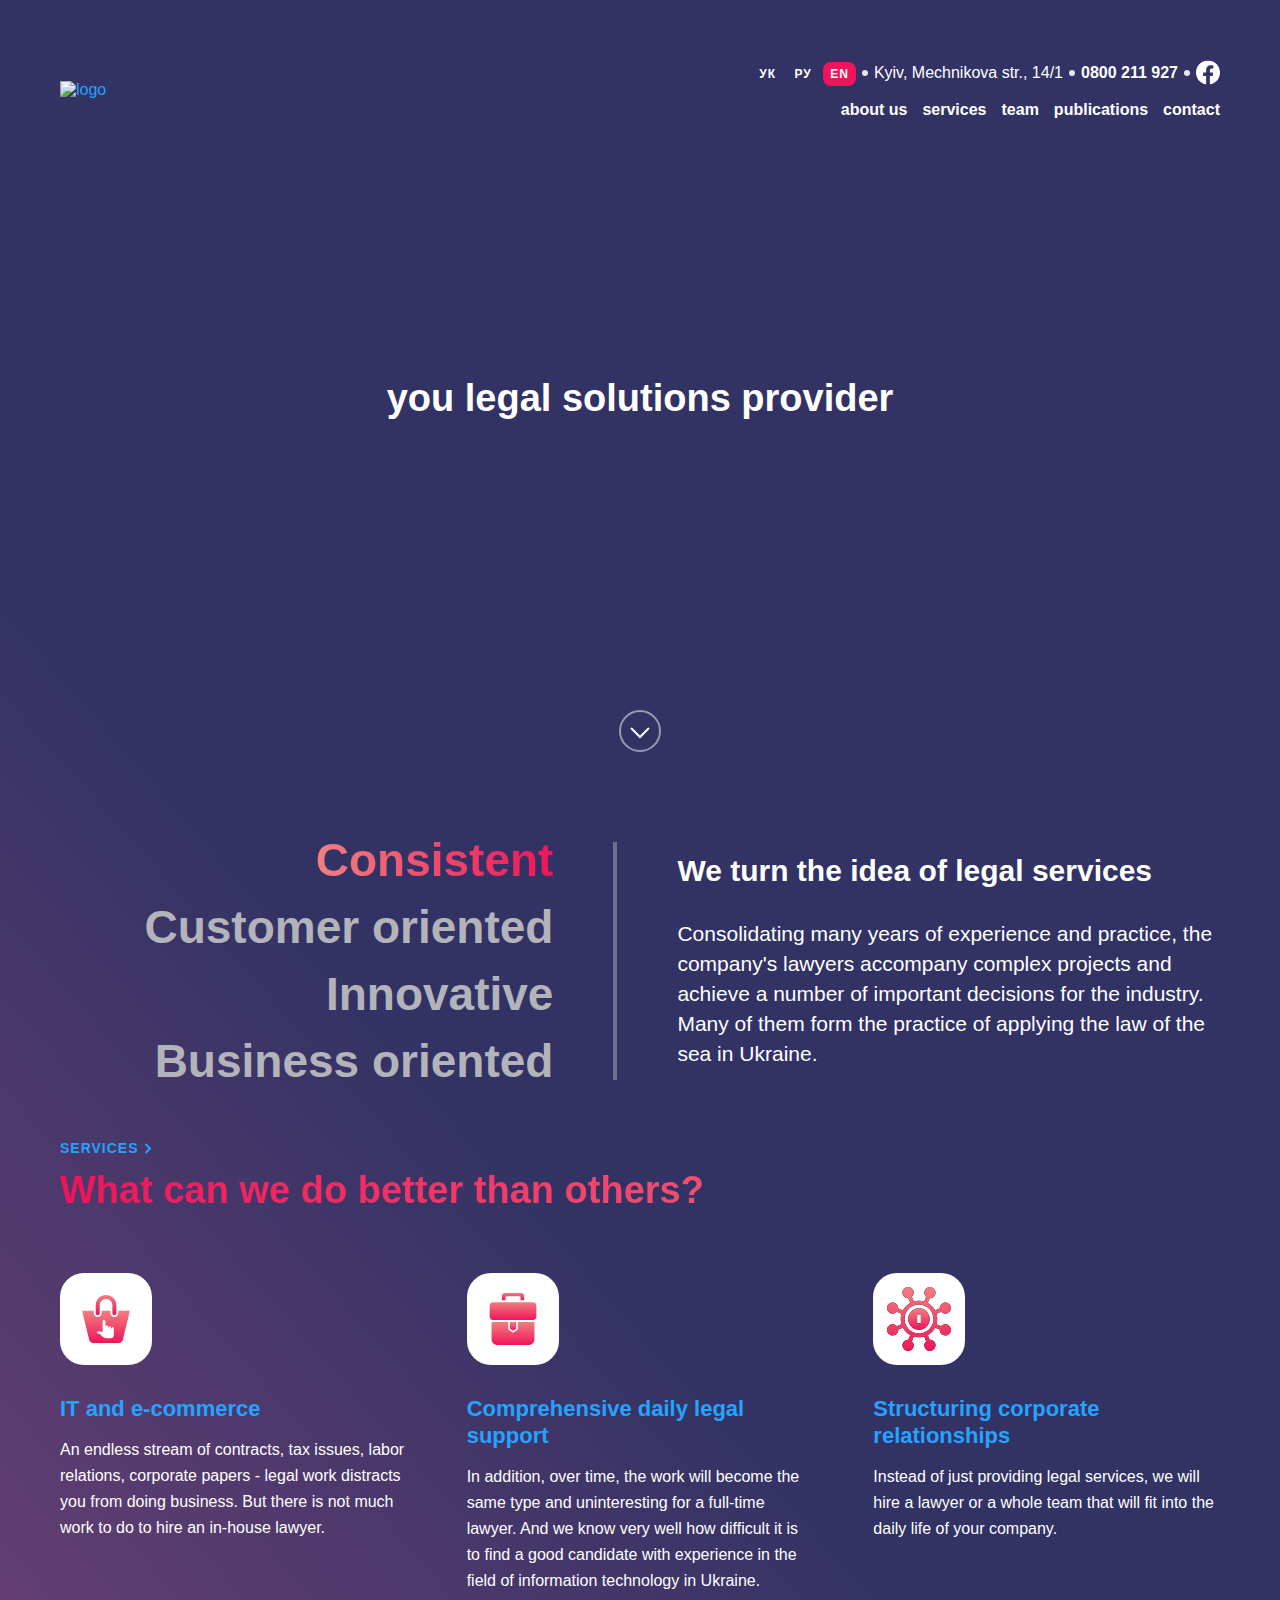
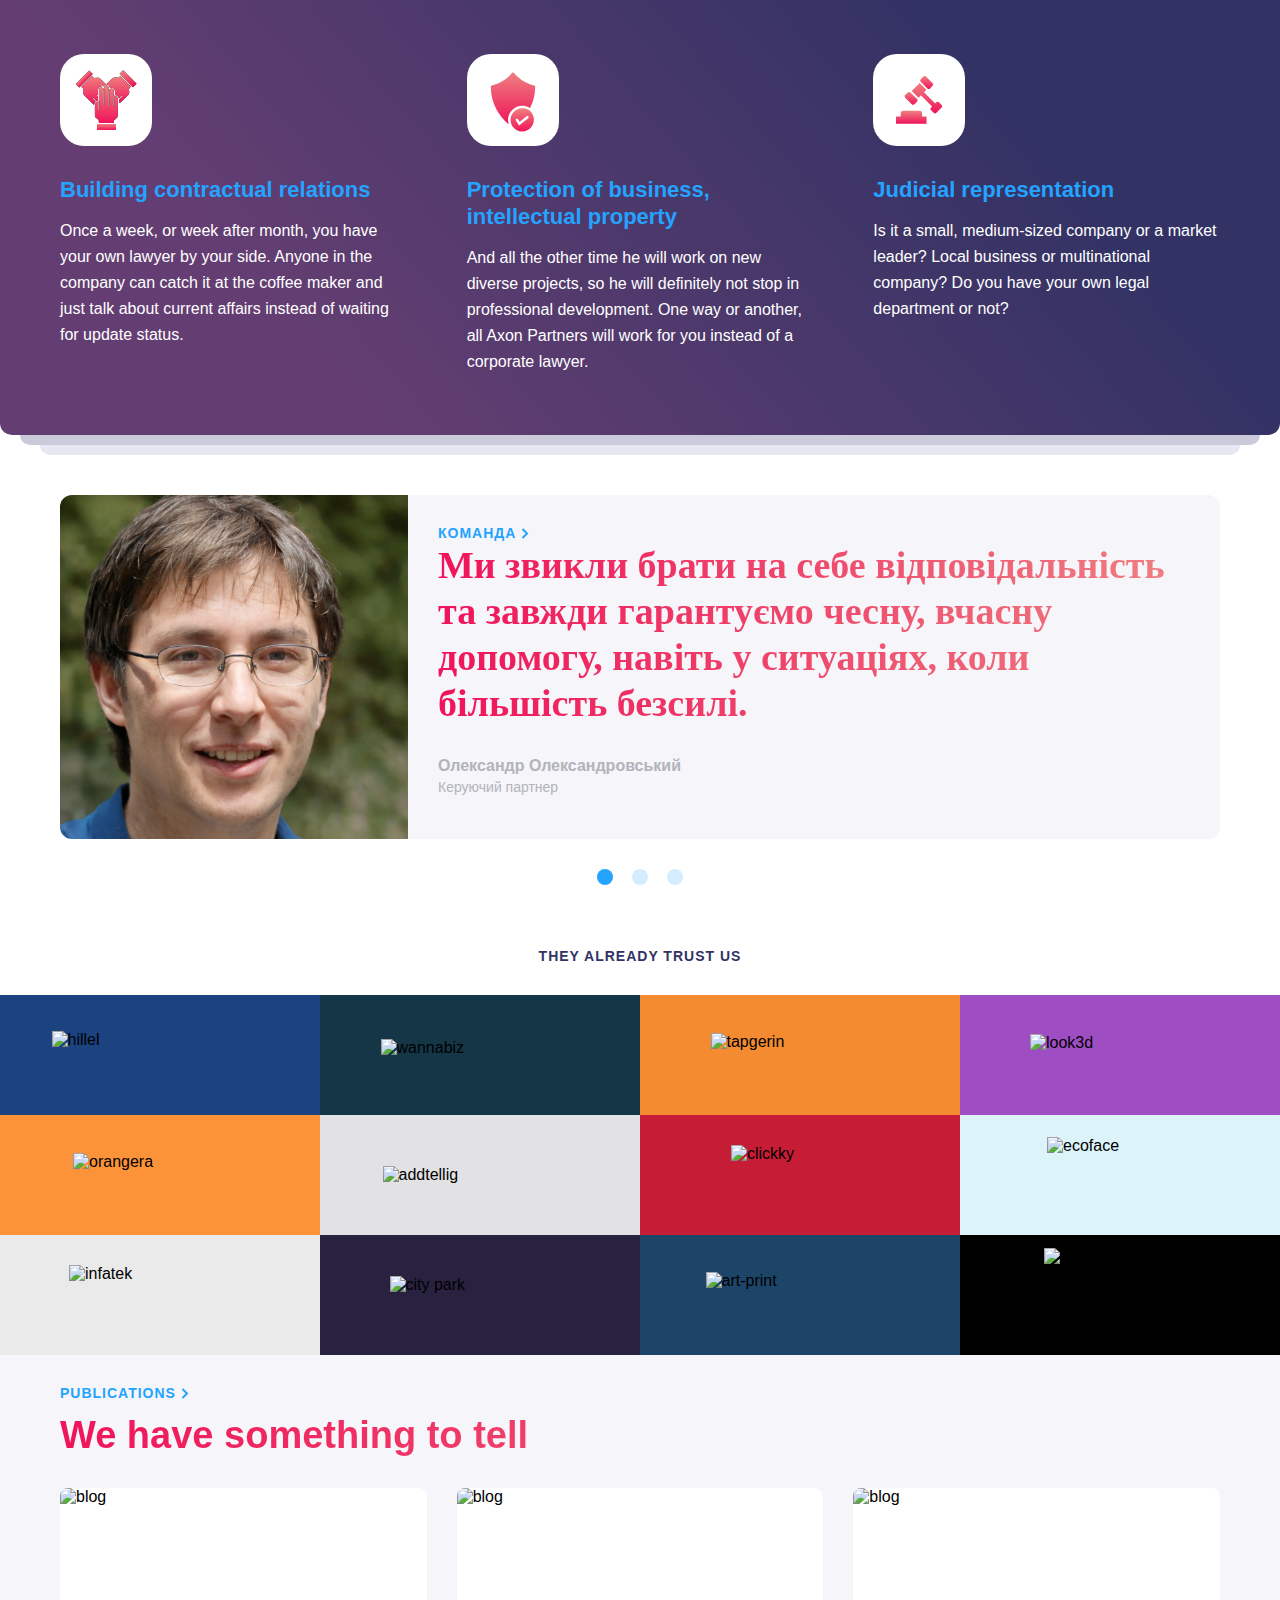
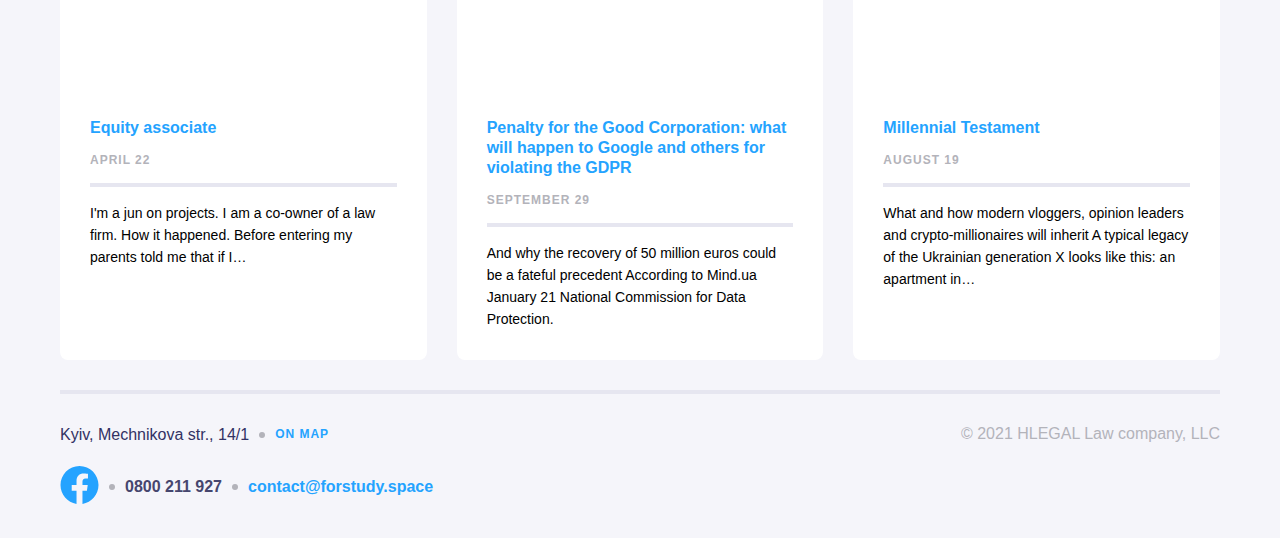
==== commit b8714e44: "corrected link for page about" ====
--- a/app/index.html
+++ b/app/index.html
@@ -1,5 +1,5 @@
 <!DOCTYPE html>
-<html lang="en">
+<html lang="en" class="html">
 <head>
     <meta charset="UTF-8">
     <meta http-equiv="X-UA-Compatible" content="IE=edge">
@@ -17,7 +17,7 @@
                             <div class="header__lang">
                                 <a class="header__link" href="#">ук</a>
                                 <a class="header__link" href="#">ру</a>
-                                <a class="header__link" class="header__link-active" href="#">en</a>
+                                <a class="header__link header__link-active" href="#">en</a>
                             </div>
                             <p class="header__adress">Kyiv, Mechnikova str., 14/1</p>
                             <a class="header__tel" href="tel:0800211927">0800 211 927</a>
@@ -40,6 +40,7 @@
                     <a href="#" class="header__logo">
                         <img src="img/logo.svg" alt="logo">
                     </a>
+                    <p class="header__page-name header__page-name__d-none"></p>
                 </div>
                 <nav class="menu">
                     <button type="button" class="menu__btn">
@@ -72,14 +73,14 @@
             </header>
             <section class="offer container">
                 <h1 class="offer__titel">you legal solutions provider</h1>
-                <button type="button" class="offer__btn">
+                <a href="#tab" class="offer__btn">
                     <svg width="20" height="12" viewBox="0 0 20 12" fill="none" xmlns="http://www.w3.org/2000/svg">
                         <path d="M1 1L10 10L19 1" stroke="white" stroke-width="2"/>
                     </svg>
-                </button>
+                </a>
             </section>
         </div>
-        <section class="tab container">
+        <section id="tab" class="tab container">
             <div class="tab__box">
                 <div class="tab__items">
                     <button type="button" class="tab__item active">Consistent</button>
@@ -104,7 +105,7 @@
                     </svg>
                 </a>
             </div>
-            <h1 class="services__titel">What can we do better than others?</h1>
+            <h2 class="titel">What can we do better than others?</h2>
             <div class="services__products">
                 <div class="services__card">
                     <div class="services__box-img">
@@ -318,6 +319,112 @@
                 <button type="button" class="team__button"></button>
             </div>
         </section>
+        <section class="partners">
+            <h2 class="partners__titel">They already trust us</h2>
+            <div class="partners__cards-box">
+                <div class="partners__card partners__card_hillel">
+                    <img src="img/hillel_logo.png" alt="hillel" width="217" height="48">
+                </div>
+                <div class="partners__card partners__card_wannabiz">
+                    <img src="img/wannabiz_logo.png" alt="wannabiz" width="199" height="32">
+                </div>
+                <div class="partners__card partners__card_taggerin">
+                    <img src="img/tapgerin_logo.png" alt="tapgerin" width="179" height="44">
+                </div>
+                <div class="partners__card partners__card_look">
+                    <img src="img/look3d_logo.png" alt="look3d" width="180" height="42"> 
+                </div>
+                <div class="partners__card partners__card_orangera">
+                    <img src="img/orangera_logo.png" alt="orangera" width="174" height="44">
+                </div>
+                <div class="partners__card partners__card_addtellig">
+                    <img src="img/addtellig_logo.png" alt="addtellig" width="195" height="auto"> 
+                </div>
+                <div class="partners__card partners__card_clickky partners__card_screen_big">
+                    <img src="img/clickky_logo.png" alt="clickky" width="138" height="61">
+                </div>
+                <div class="partners__card partners__card_ecolease partners__card_screen_big">
+                    <img src="img/ecolease_logo.png" alt="ecoface" width="146" height="76">
+                </div>
+                <div class="partners__card partners__card_infatek partners__card_screen_big">
+                    <img src="img/infatek_logo.png" alt="infatek" width="182" height="60">
+                </div>
+                <div class="partners__card partners__card_citypark partners__card_screen_big">
+                    <img src="img/citypark_logo.png" alt="city park" width="181" height="38">
+                </div>
+                <div class="partners__card partners__card_artprint partners__card_screen_big">
+                    <img src="img/artprint_logo.png" alt="art-print" width="189" height="46">
+                </div>
+                <div class="partners__card partners__card_ultimade partners__card_screen_big">
+                    <img src="img/ultimade_logo.png" alt="ultimade" width="152" height="95">
+                </div>
+            </div>
+        </section>
     </main>
+    <div class="gray-bkg">
+        <section class="blog container"> 
+            <div class="link-box">
+                <a class="link-box__link" href="#">
+                    Publications
+                    <svg width="8" height="11" viewBox="0 0 8 11" fill="none" xmlns="http://www.w3.org/2000/svg">
+                        <path d="M1.5 1L6 5.5L1.5 10" stroke="#24A3FF" stroke-width="2"/>
+                    </svg>
+                </a>
+            </div>
+            <h2 class="titel">We have something to tell</h2>
+            <div class="blog__article-box">
+                <article class="blog__article">
+                    <div class="blog__img">
+                        <img class="img-responsive" src="img/blog-img_1.jpg" alt="blog">
+                    </div>
+                    <div class="blog__text-box">
+                        <a href="#" class="blog__link">Equity associate</a>
+                        <p class="blog__date">April 22</p>
+                        <div class="blog__copy">I'm a jun on projects. I am a co-owner of a law firm. How it happened. Before entering my parents told me that if I…</div>
+                    </div>
+                </article>
+                <article class="blog__article">
+                    <div class="blog__img">
+                        <img class="img-responsive" src="img/blog-img_2.jpg" alt="blog">
+                    </div>
+                    <div class="blog__text-box">
+                        <a href="#" class="blog__link">Penalty for the Good Corporation: what will happen to Google and others for violating the GDPR</a>
+                        <p class="blog__date">September 29</p>
+                        <div class="blog__copy">And why the recovery of 50 million euros could be a fateful precedent According to Mind.ua January 21 National Commission for Data Protection.</div>
+                    </div>
+                </article>
+                <article class="blog__article blog__article_span_two">
+                    <div class="blog__img">
+                        <img class="img-responsive" src="img/blog-img_3.jpg" alt="blog">
+                    </div>
+                    <div class="blog__text-box">
+                        <a href="#" class="blog__link">Millennial Testament</a>
+                        <p class="blog__date">August 19</p>
+                        <div class="blog__copy">What and how modern vloggers, opinion leaders and crypto-millionaires will inherit A typical legacy of the Ukrainian generation X looks like this: an apartment in…</div>
+                    </div>
+                </article>
+            </div>
+        </section>
+        <footer class="footer container">
+            <div class="footer__box">
+                <div class="footer__adress">
+                    Kyiv, Mechnikova str., 14/1 
+                    <a href="#" class="footer__map">On map</a>
+                </div>
+                <div class="footer__contacts">
+                    <a href="" class="footer__fb-logo">
+                        <svg width="39" height="38" viewBox="0 0 39 38" fill="none" xmlns="http://www.w3.org/2000/svg">
+                            <path d="M38.5 19.1161C38.5 8.55857 29.9934 0 19.5 0C9.00658 0 0.5 8.55857 0.5 19.1161C0.5 28.6575 7.44803 36.5659 16.5312 38V24.6419H11.707V19.1161H16.5312V14.9046C16.5312 10.1136 19.3678 7.46723 23.7078 7.46723C25.7866 7.46723 27.9609 7.84059 27.9609 7.84059V12.545H25.5651C23.2048 12.545 22.4688 14.0185 22.4688 15.5302V19.1161H27.7383L26.8959 24.6419H22.4688V38C31.552 36.5659 38.5 28.6575 38.5 19.1161Z" fill="#24A3FF"/>
+                        </svg>                            
+                    </a>
+                    <a href="tel:0800211927" class="footer__tel">0800 211 927</a>
+                    <a href="mailto:contact@forstudy.space" class="footer__mail">contact@forstudy.space</a>
+                </div>
+                <p class="footer__polityc">
+                    © 2021 HLEGAL Law company, LLC
+                </p>
+            </div>
+        </footer>
+    </div>
 </body>
 </html>--- a/app/css/style.css
+++ b/app/css/style.css
@@ -20,6 +20,10 @@
           box-sizing: border-box;
 }
 
+.html {
+  scroll-behavior: smooth;
+}
+
 .body {
   font-family: 'Montserrat', 'Arial', sans-serif;
   font-weight: normal;
@@ -49,7 +53,7 @@
 }
 
 .img-responsive {
-  max-width: 100%;
+  width: 100%;
   height: auto;
 }
 
@@ -73,6 +77,24 @@
   color: #F0145A;
 }
 
+.titel {
+  margin-top: 10px;
+  margin-bottom: 30px;
+  font-weight: bold;
+  font-size: 38px;
+  line-height: 46px;
+  background: linear-gradient(90.13deg, #F0145A 0.84%, #EF8080 99.96%);
+  -webkit-background-clip: text;
+  -webkit-text-fill-color: transparent;
+  background-clip: text;
+}
+
+@media (min-width: 769px) {
+  .titel__titel {
+    font-size: 38px;
+  }
+}
+
 .gradient-bkg {
   background: linear-gradient(228.57deg, #323264 11.93%, #323264 57.17%, #643E72 87.46%);
   border-radius: 0px 0px 12px 12px;
@@ -110,26 +132,62 @@
 
 @media (min-width: 768px) {
   .bkg-img {
-    background-image: url(../img/h-bkg_big.svg);
+    background-size: 893px auto;
   }
 }
 
 @media (min-width: 1025px) {
   .bkg-img {
-    background-image: url(../img/h-bkg_mid.svg);
-  }
+    background-size: 697px auto;
+  }
+}
+
+.gray-bkg {
+  background-color: #F5F5FA;
 }
 
 .header {
   display: grid;
-  grid-template-columns: 1fr 1fr;
+  grid-template-columns: 60% 40%;
   grid-template-rows: -webkit-min-content -webkit-min-content;
   grid-template-rows: min-content min-content;
+  padding-bottom: 30px;
+}
+
+.header__logo-box {
+  display: -webkit-box;
+  display: -ms-flexbox;
+  display: flex;
+  -webkit-box-align: start;
+      -ms-flex-align: start;
+          align-items: flex-start;
 }
 
 .header__logo-box img {
   width: 69px;
   height: auto;
+}
+
+.header__page-name {
+  margin-left: 4px;
+  font-size: 20px;
+  line-height: 24px;
+  color: #323264;
+  display: -webkit-box;
+  display: -ms-flexbox;
+  display: flex;
+}
+
+.header__page-name::before {
+  content: '';
+  background-image: url(../img/slash.svg);
+  background-repeat: no-repeat;
+  width: 12px;
+  height: 26px;
+}
+
+.header__page-name__d-none {
+  display: none;
 }
 
 .header__top-box {
@@ -137,6 +195,10 @@
   grid-column: span 2;
   padding: 10px 0;
   background: rgba(245, 245, 250, 0.2);
+}
+
+.header__top-box_white-bkg {
+  background: #F5F5FA;
 }
 
 .header__lang {
@@ -167,7 +229,12 @@
   text-transform: uppercase;
 }
 
+.header__link_white-bkg {
+  color: #B3B3BA;
+}
+
 .header__link-active {
+  color: #FFFFFF;
   background: #F0145A;
 }
 
@@ -179,6 +246,10 @@
   display: none;
 }
 
+.header__adress_white-bkg {
+  color: #B3B3BA;
+}
+
 .header__tel {
   font-weight: bold;
   font-size: 16px;
@@ -187,24 +258,48 @@
   color: #FFFFFF;
 }
 
+.header__tel_white-bkg {
+  color: #B3B3BA;
+}
+
 .header__fb-logo {
   display: none;
 }
 
 @media (min-width: 769px) {
   .header {
-    padding-top: 50px;
-    padding-bottom: 50px;
+    padding-top: 60px;
+    padding-bottom: 60px;
   }
   .header__logo-box {
     grid-column: span 2;
   }
   .header__logo-box img {
     width: 130px;
+  }
+  .header__page-name {
+    font-size: 36px;
+    line-height: 44px;
+  }
+  .header__page-name::before {
+    content: '';
+    background-image: url(../img/slash.svg);
+    background-repeat: no-repeat;
+    background-size: 21px auto;
+    width: 21px;
+    height: 47px;
   }
   .header__top-box {
     background-color: transparent;
     margin: 0 -60px 15px;
+  }
+  .header__link:hover {
+    background-color: rgba(255, 255, 255, 0.2);
+    color: #FFFFFF;
+  }
+  .header__link_white-bkg:hover {
+    color: #B3B3BA;
+    background: #F5F5FA;
   }
   .header__top {
     -webkit-box-pack: start;
@@ -268,17 +363,13 @@
 
 @media (min-width: 1025px) {
   .header {
-    grid-template-columns: repeat(3, 1fr);
+    grid-template-columns: 40% 60%;
   }
   .header__top-box {
     justify-self: flex-end;
-    -ms-flex-item-align: end;
-        align-self: flex-end;
+    align-self: flex-end;
     padding: 0;
-  }
-  .header__link:hover {
-    background-color: rgba(255, 255, 255, 0.2);
-    color: #FFFFFF;
+    grid-column: span 1;
   }
   .header__logo-box {
     grid-row: span 2;
@@ -372,13 +463,20 @@
     color: #FFFFFF;
     border-bottom: 2px solid #FFFFFF;
   }
+  .menu__link_white-bkg {
+    color: #24A3FF;
+  }
+  .menu__link_white-bkg:hover {
+    color: #24A3FF;
+    border-bottom: 2px solid #24A3FF;
+  }
 }
 
 @media (min-width: 1025px) {
   .menu {
-    grid-column: span 2;
     justify-self: flex-end;
-    align-self: flex-start;
+    -ms-flex-item-align: start;
+        align-self: flex-start;
   }
   .menu__item {
     margin-top: 0;
@@ -411,10 +509,8 @@
 }
 
 .offer__btn {
-  cursor: pointer;
   width: 42px;
   height: 42px;
-  background-color: transparent;
   border-radius: 50%;
   border: 2px solid rgba(255, 255, 255, 0.5);
   display: -webkit-box;
@@ -427,6 +523,7 @@
       -ms-flex-align: center;
           align-items: center;
   padding-top: 4px;
+  text-decoration: none;
 }
 
 .offer__btn svg {
@@ -466,6 +563,7 @@
 }
 
 .tab__item {
+  cursor: pointer;
   background-color: transparent;
   border: none;
   white-space: nowrap;
@@ -560,18 +658,6 @@
     border-top: none;
     border-left: 4px solid rgba(255, 255, 255, 0.3);
   }
-}
-
-.services__titel {
-  margin-top: 10px;
-  margin-bottom: 30px;
-  font-weight: bold;
-  font-size: 38px;
-  line-height: 46px;
-  background: linear-gradient(90.13deg, #EF8080 0.84%, #F0145A 99.96%);
-  -webkit-background-clip: text;
-  -webkit-text-fill-color: transparent;
-  background-clip: text;
 }
 
 .services__products {
@@ -617,8 +703,7 @@
 }
 
 @media (min-width: 769px) {
-  .services__titel {
-    font-size: 38px;
+  .services h2 {
     margin-bottom: 60px;
   }
   .services__products {
@@ -676,6 +761,7 @@
 }
 
 .team__article {
+  background-color: #F5F5FA;
   display: -webkit-box;
   display: -ms-flexbox;
   display: flex;
@@ -683,12 +769,13 @@
   -webkit-box-direction: normal;
       -ms-flex-direction: column;
           flex-direction: column;
+  margin-bottom: 30px;
   border-radius: 12px;
-  margin-bottom: 30px;
 }
 
 .team__img img {
   height: 500px;
+  width: 100%;
   -o-object-fit: cover;
      object-fit: cover;
   display: block;
@@ -696,9 +783,14 @@
 }
 
 .team__text-box {
+  display: -webkit-box;
+  display: -ms-flexbox;
+  display: flex;
+  -webkit-box-orient: vertical;
+  -webkit-box-direction: normal;
+      -ms-flex-direction: column;
+          flex-direction: column;
   padding: 30px;
-  background-color: #F5F5FA;
-  border-radius: 0 0 12px 12px;
 }
 
 .team__copy {
@@ -749,4 +841,506 @@
   margin-right: 15px;
 }
 
+@media (min-width: 769px) {
+  .team__copy {
+    font-size: 38px;
+    line-height: 46px;
+  }
+}
+
+@media (min-width: 1025px) {
+  .team__article {
+    -webkit-box-orient: horizontal;
+    -webkit-box-direction: normal;
+        -ms-flex-direction: row;
+            flex-direction: row;
+    width: 100%;
+  }
+  .team__img {
+    width: 45%;
+  }
+  .team__img img {
+    border-radius: 12px 0 0 12px;
+    height: 100%;
+  }
+  .team__text-box {
+    width: 55%;
+    border-radius: 0 12px 12px 0;
+  }
+}
+
+@media (min-width: 1200px) {
+  .team__article {
+    height: 344px;
+  }
+  .team__img {
+    width: 30%;
+  }
+  .team__text-box {
+    width: 70%;
+  }
+}
+
+.partners__titel {
+  font-weight: bold;
+  font-size: 14px;
+  line-height: 17px;
+  letter-spacing: 1px;
+  text-transform: uppercase;
+  color: #323264;
+  margin-bottom: 30px;
+  text-align: center;
+}
+
+.partners__cards-box {
+  display: grid;
+  grid-template-columns: 1fr;
+  grid-template-rows: 6fr;
+}
+
+.partners__card {
+  display: -webkit-box;
+  display: -ms-flexbox;
+  display: flex;
+  -webkit-box-pack: center;
+      -ms-flex-pack: center;
+          justify-content: center;
+  -webkit-box-align: center;
+      -ms-flex-align: center;
+          align-items: center;
+  width: auto;
+  height: 120px;
+}
+
+.partners__card_screen_big {
+  display: none;
+}
+
+.partners__card_hillel {
+  background-color: #1C4280;
+}
+
+.partners__card_wannabiz {
+  background-color: #143646;
+}
+
+.partners__card_taggerin {
+  background-color: #F48B30;
+}
+
+.partners__card_look {
+  background-color: #9E4DC3;
+}
+
+.partners__card_orangera {
+  background-color: #FD9339;
+}
+
+.partners__card_addtellig {
+  background-color: #E2E2E4;
+}
+
+.partners__card_clickky {
+  background-color: #C71C36;
+}
+
+.partners__card_ecolease {
+  background-color: #DCF3F9;
+}
+
+.partners__card_infatek {
+  background-color: #EAEAEA;
+}
+
+.partners__card_citypark {
+  background-color: #282240;
+}
+
+.partners__card_artprint {
+  background-color: #1D4568;
+}
+
+.partners__card_ultimade {
+  background-color: #000000;
+}
+
+@media (min-width: 769px) {
+  .partners__cards-box {
+    grid-template-columns: repeat(3, 1fr);
+    grid-template-rows: repeat(4, 1fr);
+  }
+  .partners__card_screen_big {
+    display: -webkit-box;
+    display: -ms-flexbox;
+    display: flex;
+  }
+}
+
+@media (min-width: 1025px) {
+  .partners__cards-box {
+    grid-template-columns: repeat(4, 1fr);
+    grid-template-rows: repeat(3, 1fr);
+  }
+}
+
+.blog {
+  padding-top: 30px;
+  padding-bottom: 30px;
+}
+
+.blog__article-box {
+  display: grid;
+  gap: 30px;
+}
+
+.blog__article {
+  background-color: #FFFFFF;
+  border-radius: 8px;
+}
+
+.blog__img img {
+  border-radius: 8px 8px 0px 0px;
+  height: 200px;
+  -o-object-fit: cover;
+     object-fit: cover;
+  display: block;
+}
+
+.blog__text-box {
+  padding: 30px;
+}
+
+.blog__link {
+  font-weight: bold;
+  font-size: 16px;
+  line-height: 20px;
+  color: #24A3FF;
+}
+
+.blog__date {
+  margin-top: 15px;
+  margin-bottom: 15px;
+  font-weight: 700;
+  font-size: 12px;
+  line-height: 15px;
+  letter-spacing: 1px;
+  text-transform: uppercase;
+  color: #B3B3BA;
+}
+
+.blog__copy {
+  padding-top: 15px;
+  font-weight: 400;
+  font-size: 14px;
+  line-height: 22px;
+  color: #000000;
+  border-top: 4px solid #E6E6F0;
+}
+
+@media (min-width: 769px) {
+  .blog__article-box {
+    grid-template-columns: repeat(2, 1fr);
+    grid-template-rows: 2fr;
+  }
+  .blog__article_span_two {
+    grid-column: span 2;
+  }
+}
+
+@media (min-width: 1025px) {
+  .blog__article-box {
+    grid-template-columns: repeat(3, 1fr);
+    grid-template-rows: 1fr;
+  }
+  .blog__article_span_two {
+    grid-column: span 1;
+  }
+}
+
+.footer__box {
+  padding-top: 30px;
+  padding-bottom: 30px;
+  border-top: 4px solid #E6E6F0;
+  display: grid;
+}
+
+.footer__adress {
+  font-size: 16px;
+  line-height: 20px;
+  color: #323264;
+  display: -webkit-box;
+  display: -ms-flexbox;
+  display: flex;
+  -webkit-box-orient: vertical;
+  -webkit-box-direction: normal;
+      -ms-flex-direction: column;
+          flex-direction: column;
+  -webkit-box-align: center;
+      -ms-flex-align: center;
+          align-items: center;
+  margin-bottom: 21px;
+}
+
+.footer__map {
+  margin-top: 10px;
+  font-weight: 700;
+  font-size: 12px;
+  line-height: 15px;
+  letter-spacing: 1px;
+  text-transform: uppercase;
+  color: #24A3FF;
+}
+
+.footer__contacts {
+  display: -webkit-box;
+  display: -ms-flexbox;
+  display: flex;
+  -webkit-box-orient: vertical;
+  -webkit-box-direction: normal;
+      -ms-flex-direction: column;
+          flex-direction: column;
+  -webkit-box-align: center;
+      -ms-flex-align: center;
+          align-items: center;
+  margin-bottom: 30px;
+}
+
+.footer__tel {
+  margin-top: 10px;
+  margin-bottom: 10px;
+  font-weight: 700;
+  font-size: 16px;
+  line-height: 20px;
+  color: #46466E;
+}
+
+.footer__mail {
+  font-weight: 700;
+  font-size: 16px;
+  line-height: 20px;
+  color: #24A3FF;
+}
+
+.footer__polityc {
+  font-size: 16px;
+  line-height: 20px;
+  text-align: center;
+  color: #B3B3BA;
+}
+
+@media (min-width: 769px) {
+  .footer__box {
+    grid-template-columns: repeat(2, 1fr);
+    grid-template-rows: repeat(2, 1fr);
+  }
+  .footer__adress {
+    -webkit-box-orient: horizontal;
+    -webkit-box-direction: normal;
+        -ms-flex-direction: row;
+            flex-direction: row;
+  }
+  .footer__map {
+    display: -webkit-box;
+    display: -ms-flexbox;
+    display: flex;
+    -webkit-box-align: center;
+        -ms-flex-align: center;
+            align-items: center;
+    margin-top: 0;
+    margin-left: 10px;
+  }
+  .footer__map::before {
+    content: '';
+    width: 6px;
+    height: 6px;
+    border-radius: 50%;
+    background-color: #B3B3BA;
+    margin-right: 10px;
+  }
+  .footer__contacts {
+    grid-column: span 2;
+    -webkit-box-orient: horizontal;
+    -webkit-box-direction: normal;
+        -ms-flex-direction: row;
+            flex-direction: row;
+    margin-bottom: 0;
+  }
+  .footer__fb-logo {
+    margin-right: 10px;
+  }
+  .footer__tel {
+    display: -webkit-box;
+    display: -ms-flexbox;
+    display: flex;
+    -webkit-box-align: center;
+        -ms-flex-align: center;
+            align-items: center;
+    margin: 0;
+    margin-right: 10px;
+  }
+  .footer__tel::before {
+    content: '';
+    width: 6px;
+    height: 6px;
+    border-radius: 50%;
+    background-color: #B3B3BA;
+    margin-right: 10px;
+  }
+  .footer__mail {
+    display: -webkit-box;
+    display: -ms-flexbox;
+    display: flex;
+    -webkit-box-align: center;
+        -ms-flex-align: center;
+            align-items: center;
+  }
+  .footer__mail::before {
+    content: '';
+    width: 6px;
+    height: 6px;
+    border-radius: 50%;
+    background-color: #B3B3BA;
+    margin-right: 10px;
+  }
+  .footer__polityc {
+    justify-self: flex-end;
+    grid-column-start: 2;
+    grid-row-start: 1;
+  }
+}
+
+.why-we {
+  margin-bottom: 30px;
+}
+
+.why-we__article {
+  display: grid;
+  gap: 30px;
+}
+
+.why-we__copy {
+  font-size: 19px;
+  line-height: 30px;
+  color: #000000;
+}
+
+.why-we__copy:not(:last-child) {
+  margin-bottom: 30px;
+}
+
+.why-we__items-box {
+  border-left: 4px solid #E6E6F0;
+  padding: 0 0 0 30px;
+}
+
+.why-we__item:not(:last-child) {
+  margin-bottom: 40px;
+}
+
+.why-we__item > .titel {
+  margin-bottom: 10px;
+}
+
+.why-we__item-copy {
+  font-size: 16px;
+  line-height: 20px;
+  color: #323264;
+}
+
+@media (min-width: 1025px) {
+  .why-we {
+    margin-bottom: 60px;
+  }
+  .why-we__article {
+    grid-template-columns: 53% 47%;
+  }
+  .why-we__items-box {
+    padding: 0 30px 0 30px;
+  }
+}
+
+.team-photo {
+  padding: 30px 0;
+  margin-bottom: 30px;
+  background-image: url(../img/about-bkg.jpg);
+  background-repeat: no-repeat;
+  background-size: cover;
+}
+
+.team-photo__titel {
+  font-weight: 700;
+  font-size: 36px;
+  line-height: 44px;
+  text-align: center;
+  letter-spacing: 13px;
+  text-transform: uppercase;
+  color: #FFFFFF;
+  opacity: 0.8;
+  text-shadow: 0px 15px 30px rgba(40, 40, 86, 0.8);
+}
+
+@media (min-width: 769px) {
+  .team-photo {
+    padding: 89px 0;
+    margin-bottom: 60px;
+  }
+  .team-photo__titel {
+    font-size: 46px;
+    line-height: 56px;
+    letter-spacing: 63px;
+  }
+}
+
+@media (min-width: 1025px) {
+  .team-photo {
+    padding: 103px 0;
+  }
+  .team-photo__titel {
+    font-size: 86px;
+    line-height: 105px;
+  }
+}
+
+@media (min-width: 1441px) {
+  .team-photo {
+    padding: 163px 0;
+  }
+  .team-photo__titel {
+    font-size: 96px;
+    line-height: 117px;
+  }
+}
+
+.quality {
+  padding-bottom: 30px;
+}
+
+.quality__box {
+  display: grid;
+  gap: 30px;
+}
+
+.quality__box > .titel {
+  margin-top: 0;
+}
+
+.quality__copy {
+  font-size: 19px;
+  line-height: 30px;
+  color: #000000;
+}
+
+.quality__copy:not(:last-child) {
+  margin-bottom: 30px;
+}
+
+@media (min-width: 1025px) {
+  .quality__box {
+    grid-template-columns: 53% 47%;
+  }
+  .quality__box > .titel {
+    max-width: 362px;
+  }
+}
+
 /*# sourceMappingURL=style.css.map */
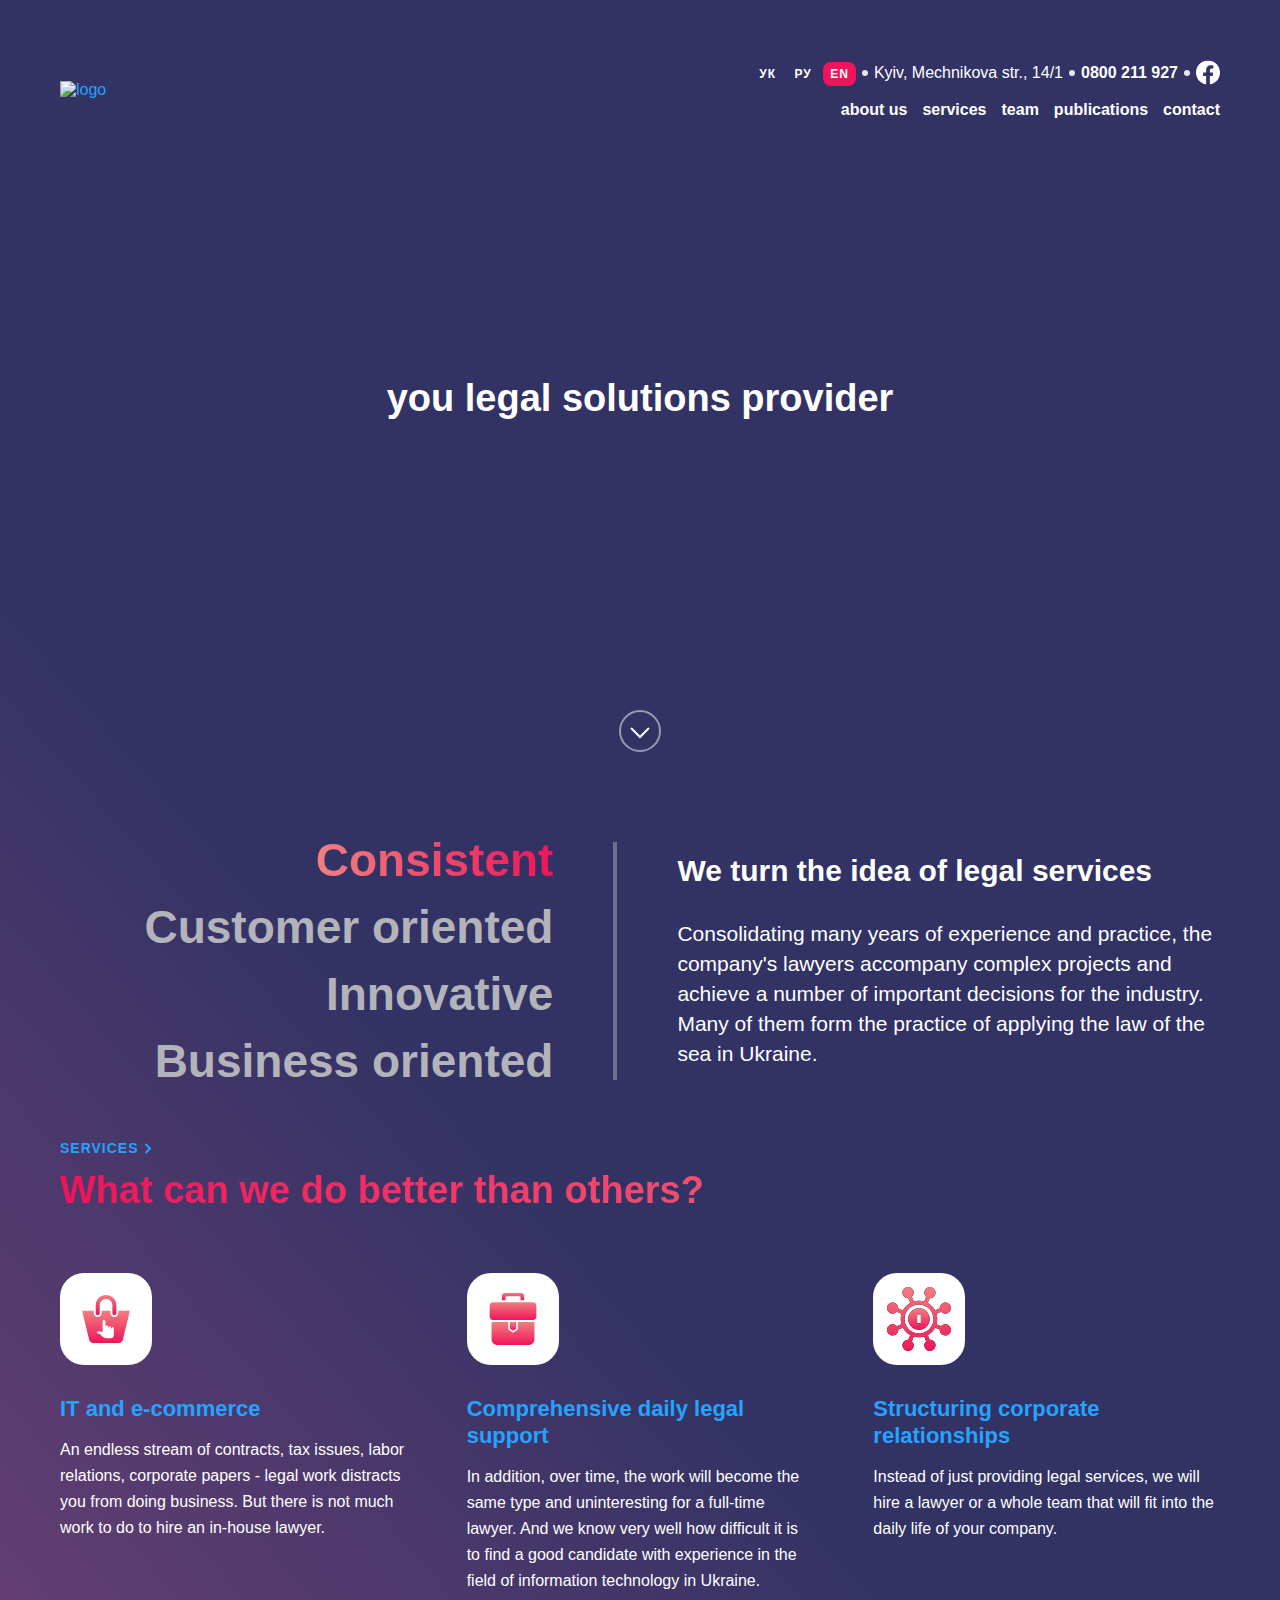
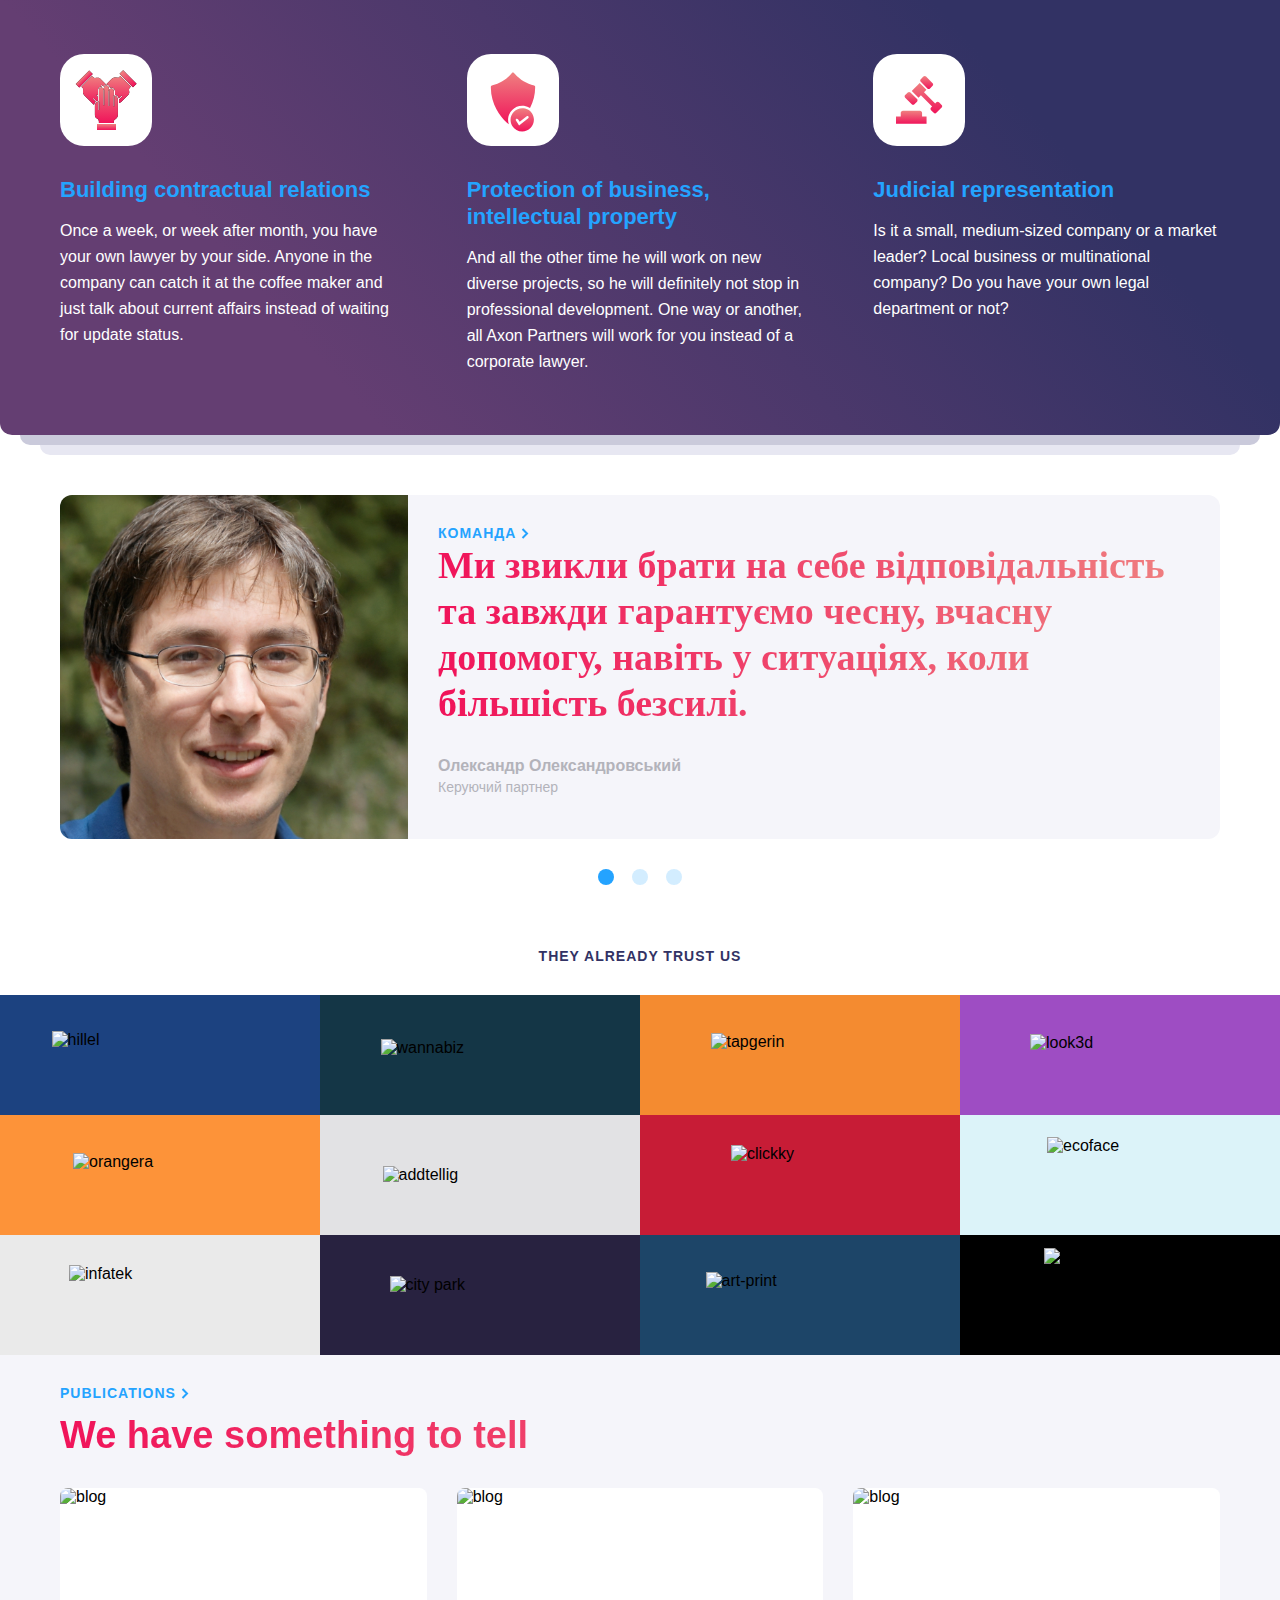
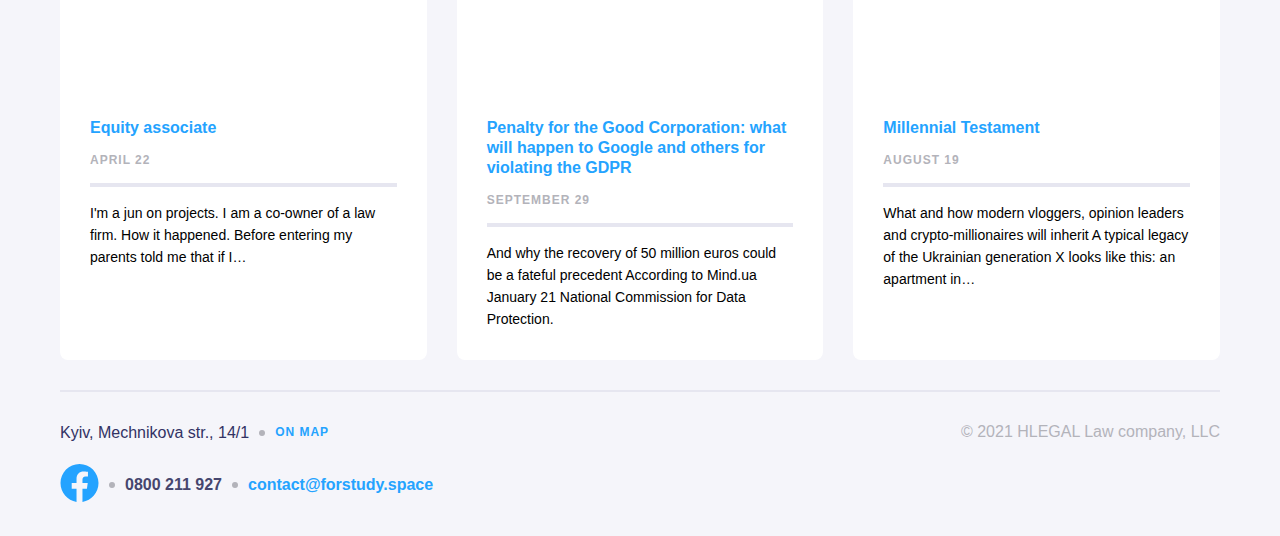
==== commit fcd57bbf: "finished page about and create a new file for button" ====
--- a/app/index.html
+++ b/app/index.html
@@ -17,7 +17,7 @@
                             <div class="header__lang">
                                 <a class="header__link" href="#">ук</a>
                                 <a class="header__link" href="#">ру</a>
-                                <a class="header__link header__link-active" href="#">en</a>
+                                <a class="header__link header__link_active" href="#">en</a>
                             </div>
                             <p class="header__adress">Kyiv, Mechnikova str., 14/1</p>
                             <a class="header__tel" href="tel:0800211927">0800 211 927</a>
@@ -37,7 +37,7 @@
                     </div>
                 </div>
                 <div class="header__logo-box">
-                    <a href="#" class="header__logo">
+                    <a href="index.html" class="header__logo">
                         <img src="img/logo.svg" alt="logo">
                     </a>
                     <p class="header__page-name header__page-name__d-none"></p>
@@ -53,7 +53,7 @@
                     <div class="menu__box-menu">
                         <ul class="menu__list">
                             <li class="menu__item">
-                                <a class="menu__link" href="">about us</a>
+                                <a class="menu__link" href="about.html">about us</a>
                             </li>
                             <li class="menu__item">
                                 <a class="menu__link" href="">services</a>
@@ -314,9 +314,9 @@
                 </div>
             </article>
             <div class="team__button-box">
-                <button type="button" class="team__button active"></button>
-                <button type="button" class="team__button"></button>
-                <button type="button" class="team__button"></button>
+                <button type="button" class="button button_active"></button>
+                <button type="button" class="button"></button>
+                <button type="button" class="button"></button>
             </div>
         </section>
         <section class="partners">
--- a/app/css/style.css
+++ b/app/css/style.css
@@ -233,7 +233,7 @@
   color: #B3B3BA;
 }
 
-.header__link-active {
+.header__link_active {
   color: #FFFFFF;
   background: #F0145A;
 }
@@ -469,6 +469,10 @@
   .menu__link_white-bkg:hover {
     color: #24A3FF;
     border-bottom: 2px solid #24A3FF;
+  }
+  .menu__link_active {
+    color: #F0145A;
+    border-bottom: 2px solid #F0145A;
   }
 }
 
@@ -755,6 +759,34 @@
   stroke: #F0145A;
 }
 
+.button {
+  cursor: pointer;
+  width: 16px;
+  height: 16px;
+  border: none;
+  border-radius: 50%;
+  background-color: #24A3FF;
+  opacity: 0.2;
+}
+
+.button:hover {
+  opacity: 0.6;
+}
+
+.button_active {
+  opacity: 1;
+}
+
+.button:not(:last-child) {
+  margin-right: 14px;
+}
+
+@media (min-width: 769px) {
+  .button.d-none {
+    display: none;
+  }
+}
+
 .team {
   padding-top: 60px;
   padding-bottom: 60px;
@@ -821,24 +853,6 @@
 
 .team__button-box {
   text-align: center;
-}
-
-.team__button {
-  cursor: pointer;
-  width: 16px;
-  height: 16px;
-  border: none;
-  border-radius: 50%;
-  background-color: #24A3FF;
-  opacity: 0.2;
-}
-
-.team__button.active {
-  opacity: 1;
-}
-
-.team__button:not(:last-child) {
-  margin-right: 15px;
 }
 
 @media (min-width: 769px) {
@@ -1060,7 +1074,7 @@
 .footer__box {
   padding-top: 30px;
   padding-bottom: 30px;
-  border-top: 4px solid #E6E6F0;
+  border-top: 2px solid #E6E6F0;
   display: grid;
 }
 
@@ -1168,6 +1182,9 @@
   .footer__fb-logo {
     margin-right: 10px;
   }
+  .footer__fb-logo:hover path {
+    fill: #F0145A;
+  }
   .footer__tel {
     display: -webkit-box;
     display: -ms-flexbox;
@@ -1343,4 +1360,74 @@
   }
 }
 
+.achievements {
+  padding-top: 30px;
+  padding-bottom: 30px;
+}
+
+.achievements__titel {
+  font-weight: 700;
+  font-size: 14px;
+  line-height: 17px;
+  text-align: center;
+  letter-spacing: 1px;
+  text-transform: uppercase;
+  color: #323264;
+}
+
+.achievements__cards {
+  padding: 30px;
+  display: grid;
+}
+
+.achievements__card {
+  height: 90px;
+  background-color: #FFFFFF;
+  border-radius: 12px;
+  display: -webkit-box;
+  display: -ms-flexbox;
+  display: flex;
+  -webkit-box-align: center;
+      -ms-flex-align: center;
+          align-items: center;
+  -webkit-box-pack: center;
+      -ms-flex-pack: center;
+          justify-content: center;
+}
+
+.achievements__card_screen_big {
+  display: none;
+}
+
+.achievements__button-box {
+  text-align: center;
+}
+
+.achievements__button:not(:last-child) {
+  margin-right: 14px;
+}
+
+@media (min-width: 769px) {
+  .achievements__cards {
+    padding-right: 0;
+    padding-left: 0;
+    grid-template-columns: repeat(4, 1fr);
+    gap: 40px;
+  }
+  .achievements__card_screen_big {
+    display: -webkit-box;
+    display: -ms-flexbox;
+    display: flex;
+  }
+  .achievements__button.d-none {
+    display: none;
+  }
+}
+
+@media (min-width: 1025px) {
+  .achievements__card {
+    height: 110px;
+  }
+}
+
 /*# sourceMappingURL=style.css.map */
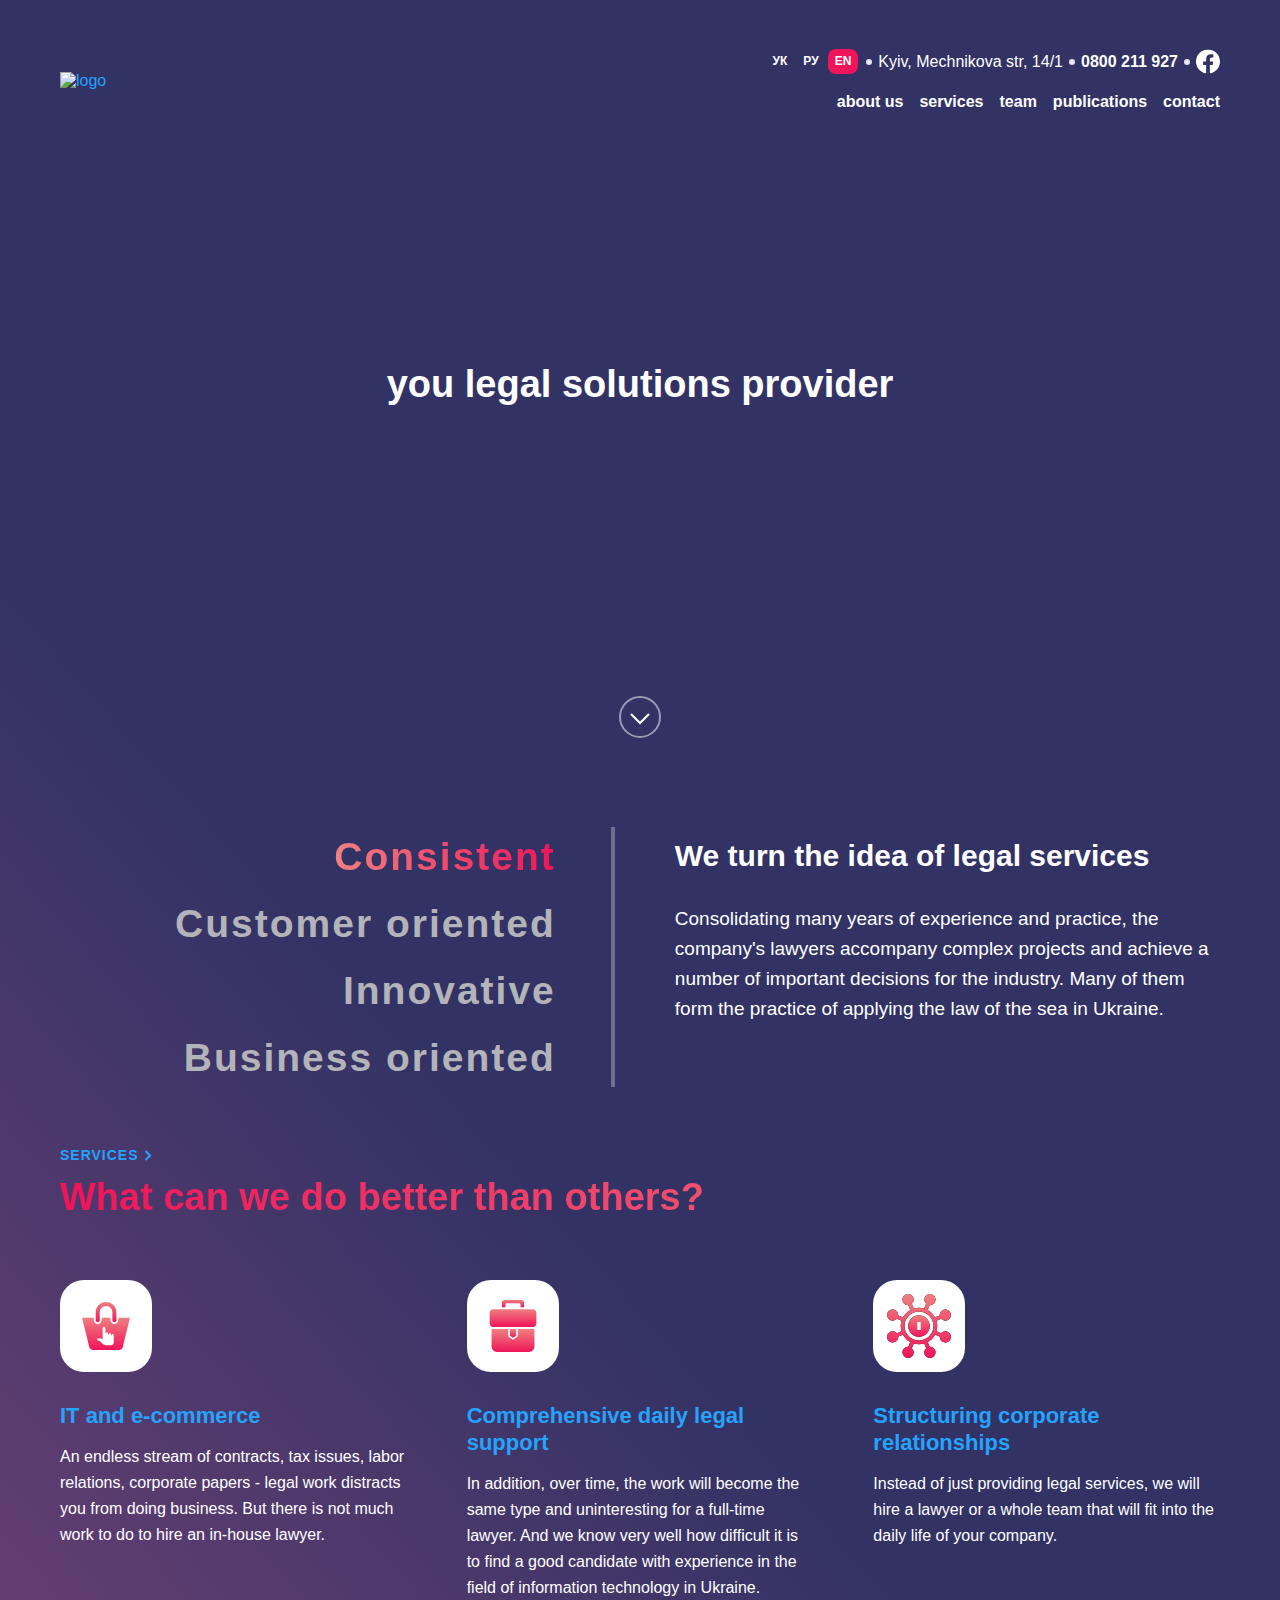
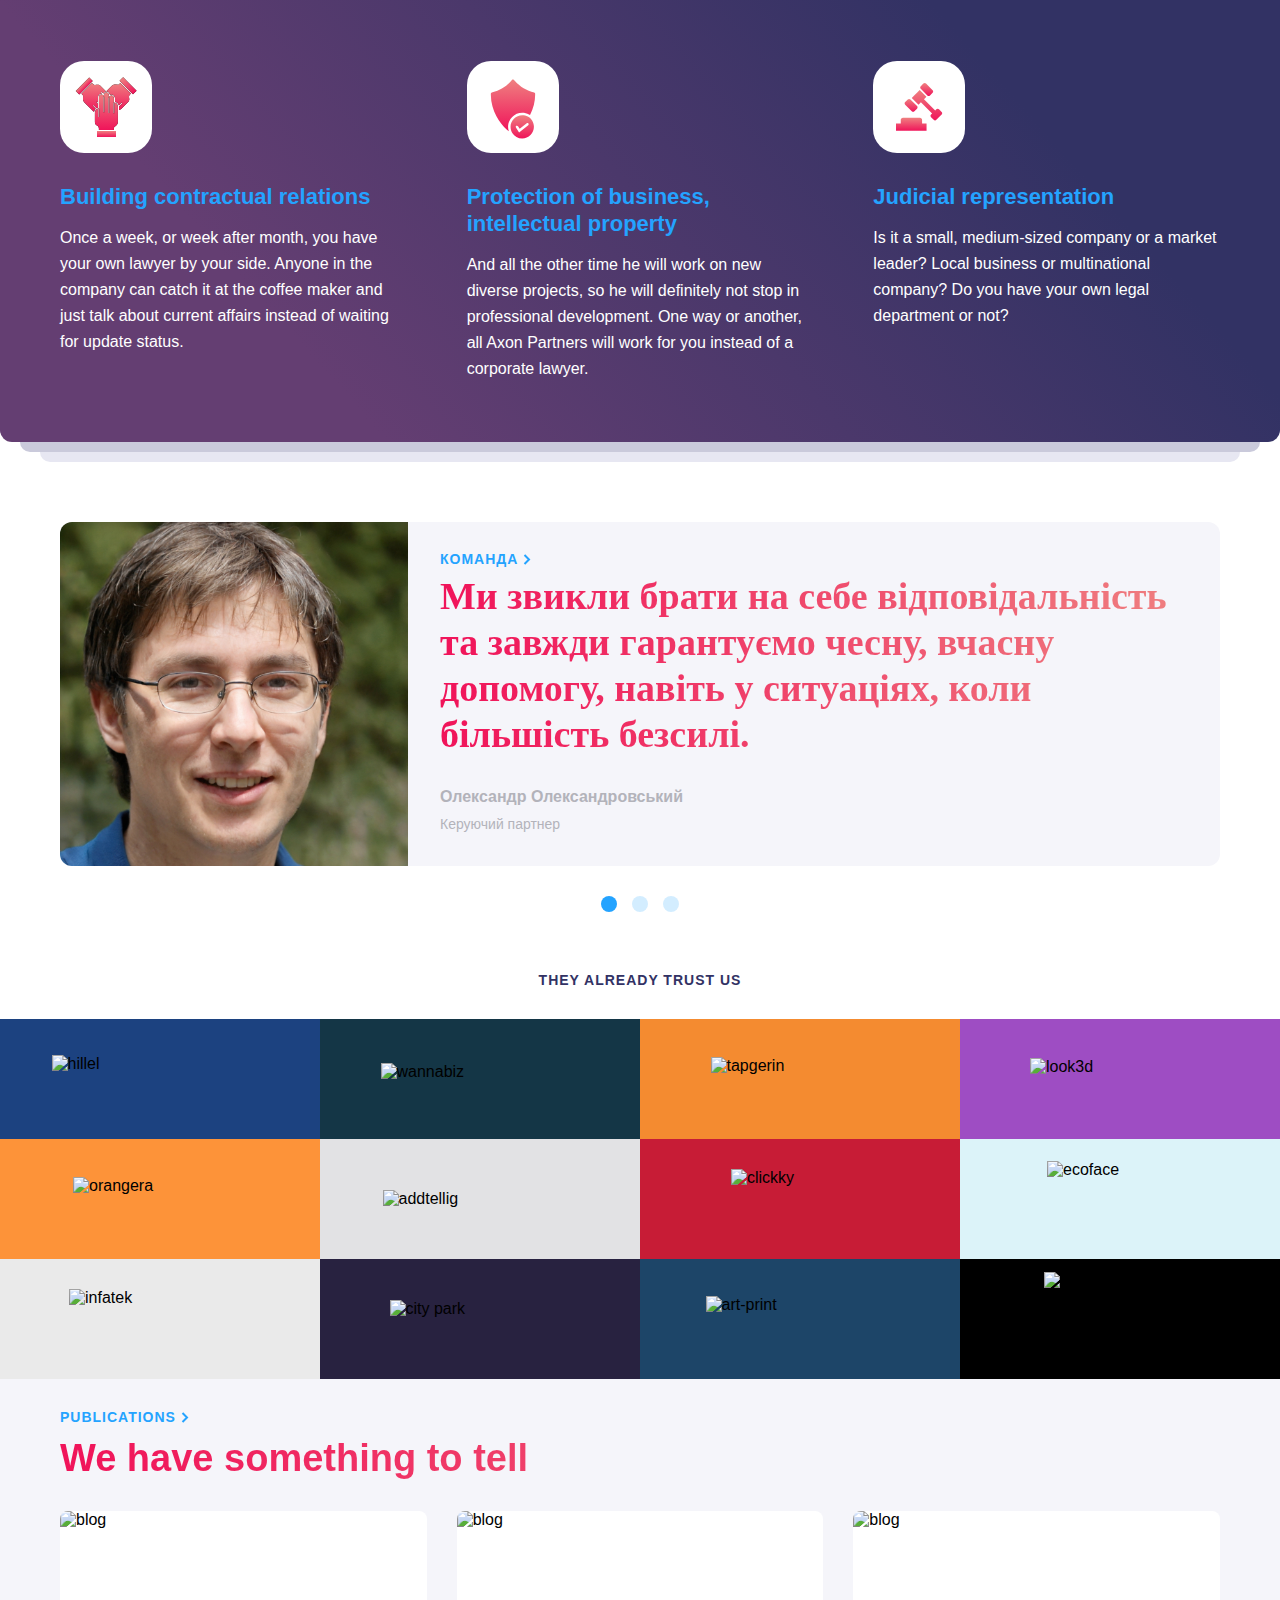
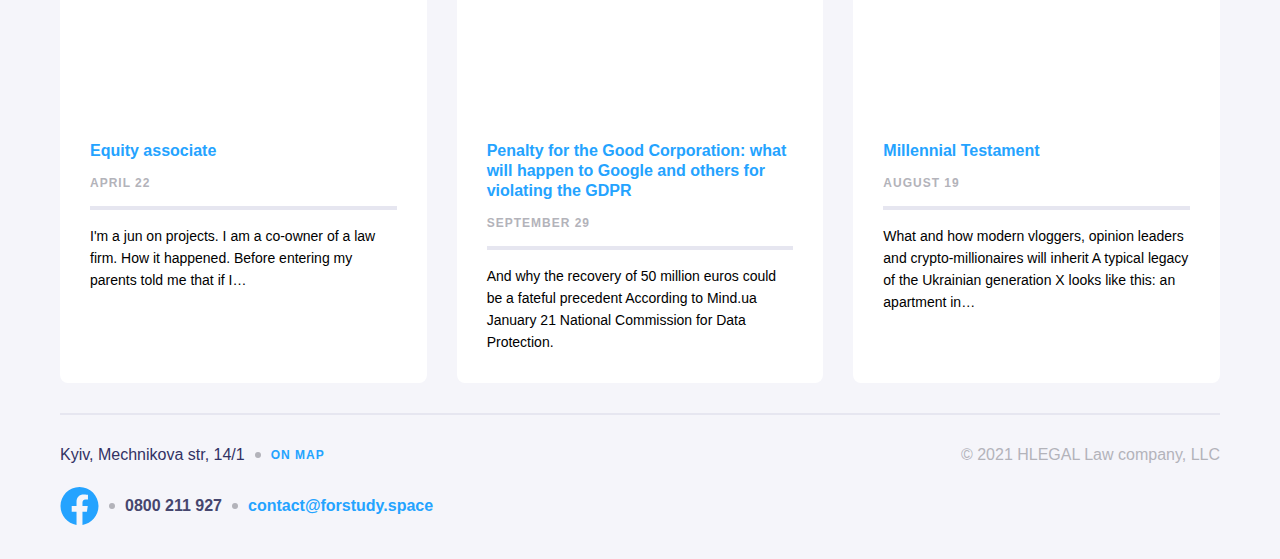
==== commit 35b582f9: "corrected the look of the code and added the adaptation for the retina screens" ====
--- a/app/index.html
+++ b/app/index.html
@@ -4,6 +4,7 @@
     <meta charset="UTF-8">
     <meta http-equiv="X-UA-Compatible" content="IE=edge">
     <meta name="viewport" content="width=device-width, initial-scale=1.0">
+    <link rel="preload" href="fonts/Montserrat-Regular.woff2" as="font" type="font/woff2" crossorigin="anonymous">
     <link rel="stylesheet" href="css/style.css">
     <title>Home</title>
 </head>
@@ -14,12 +15,18 @@
                 <div class="header__top-box">
                     <div class=" container container_mob">
                         <div class="header__top">
-                            <div class="header__lang">
-                                <a class="header__link" href="#">ук</a>
-                                <a class="header__link" href="#">ру</a>
-                                <a class="header__link header__link_active" href="#">en</a>
-                            </div>
-                            <p class="header__adress">Kyiv, Mechnikova str., 14/1</p>
+                            <ul class="header__lang">
+                                <li class="header__item">
+                                    <a class="header__link" href="#">ук</a>
+                                </li>
+                                <li class="header__item">
+                                    <a class="header__link" href="#">ру</a>
+                                </li>
+                                <li class="header__item">
+                                    <a class="header__link header__link_active" href="#">en</a>
+                                </li>
+                            </ul>
+                            <p class="header__adress">Kyiv, Mechnikova str, 14/1</p>
                             <a class="header__tel" href="tel:0800211927">0800 211 927</a>
                             <a class="header__fb-logo" href="#">
                                 <svg width="24" height="25" viewBox="0 0 24 25" fill="none" xmlns="http://www.w3.org/2000/svg">
@@ -80,7 +87,7 @@
                 </a>
             </section>
         </div>
-        <section id="tab" class="tab container">
+        <section id="tab" class="tab container container_hp">
             <div class="tab__box">
                 <div class="tab__items">
                     <button type="button" class="tab__item active">Consistent</button>
@@ -96,7 +103,7 @@
                 </div>
             </div>
         </section>
-        <section class="services container">
+        <section class="services container container_hp">
             <div class="link-box">
                 <a class="link-box__link" href="#">
                     Services
@@ -292,7 +299,8 @@
         </section>
     </div>
     <main>
-        <section class="team container">
+        <section class="team container container_hp">
+            <h2 class="visually-hidden"></h2>
             <article class="team__article">
                 <div class="team__img">
                     <img class="img-responsive" src="img/team-1.jpg" alt="team-1">
@@ -338,7 +346,7 @@
                     <img src="img/orangera_logo.png" alt="orangera" width="174" height="44">
                 </div>
                 <div class="partners__card partners__card_addtellig">
-                    <img src="img/addtellig_logo.png" alt="addtellig" width="195" height="auto"> 
+                    <img src="img/addtellig_logo.png" alt="addtellig" width="195"> 
                 </div>
                 <div class="partners__card partners__card_clickky partners__card_screen_big">
                     <img src="img/clickky_logo.png" alt="clickky" width="138" height="61">
@@ -362,7 +370,7 @@
         </section>
     </main>
     <div class="gray-bkg">
-        <section class="blog container"> 
+        <section class="blog container container_hp"> 
             <div class="link-box">
                 <a class="link-box__link" href="#">
                     Publications
@@ -405,24 +413,26 @@
                 </article>
             </div>
         </section>
-        <footer class="footer container">
+        <footer class="footer container container_hp">
             <div class="footer__box">
-                <div class="footer__adress">
-                    Kyiv, Mechnikova str., 14/1 
-                    <a href="#" class="footer__map">On map</a>
-                </div>
-                <div class="footer__contacts">
-                    <a href="" class="footer__fb-logo">
-                        <svg width="39" height="38" viewBox="0 0 39 38" fill="none" xmlns="http://www.w3.org/2000/svg">
-                            <path d="M38.5 19.1161C38.5 8.55857 29.9934 0 19.5 0C9.00658 0 0.5 8.55857 0.5 19.1161C0.5 28.6575 7.44803 36.5659 16.5312 38V24.6419H11.707V19.1161H16.5312V14.9046C16.5312 10.1136 19.3678 7.46723 23.7078 7.46723C25.7866 7.46723 27.9609 7.84059 27.9609 7.84059V12.545H25.5651C23.2048 12.545 22.4688 14.0185 22.4688 15.5302V19.1161H27.7383L26.8959 24.6419H22.4688V38C31.552 36.5659 38.5 28.6575 38.5 19.1161Z" fill="#24A3FF"/>
-                        </svg>                            
-                    </a>
-                    <a href="tel:0800211927" class="footer__tel">0800 211 927</a>
-                    <a href="mailto:contact@forstudy.space" class="footer__mail">contact@forstudy.space</a>
-                </div>
-                <p class="footer__polityc">
-                    © 2021 HLEGAL Law company, LLC
-                </p>
+                <div class="footer__wrap footer__wrap_foot-hp">
+                    <div class="footer__adress">
+                        Kyiv, Mechnikova str, 14/1 
+                        <a href="#" class="footer__map">On map</a>
+                    </div>
+                    <div class="footer__contacts">
+                        <a href="" class="footer__fb-logo">
+                            <svg width="39" height="38" viewBox="0 0 39 38" fill="none" xmlns="http://www.w3.org/2000/svg">
+                                <path d="M38.5 19.1161C38.5 8.55857 29.9934 0 19.5 0C9.00658 0 0.5 8.55857 0.5 19.1161C0.5 28.6575 7.44803 36.5659 16.5312 38V24.6419H11.707V19.1161H16.5312V14.9046C16.5312 10.1136 19.3678 7.46723 23.7078 7.46723C25.7866 7.46723 27.9609 7.84059 27.9609 7.84059V12.545H25.5651C23.2048 12.545 22.4688 14.0185 22.4688 15.5302V19.1161H27.7383L26.8959 24.6419H22.4688V38C31.552 36.5659 38.5 28.6575 38.5 19.1161Z" fill="#24A3FF"/>
+                            </svg>                            
+                        </a>
+                        <a href="tel:0800211927" class="footer__tel">0800 211 927</a>
+                        <a href="mailto:contact@forstudy.space" class="footer__mail">contact@forstudy.space</a>
+                    </div>
+                    <p class="footer__polityc footer__polityc_foot-hp">
+                        © 2021 HLEGAL Law company, LLC
+                    </p>
+                </div>
             </div>
         </footer>
     </div>
--- a/app/css/style.css
+++ b/app/css/style.css
@@ -43,12 +43,30 @@
   padding: 0 15px;
 }
 
-@media (min-width: 769px) {
+@media (min-width: 768px) {
   .container {
     max-width: 1440px;
     min-width: 375px;
     margin: 0 auto;
     padding: 0 60px;
+  }
+  .container_width_1110 {
+    max-width: 1200px;
+    padding: 0 60px;
+  }
+}
+
+@media (min-width: 1024px) {
+  .container_width_1110 {
+    max-width: 1200px;
+    padding: 0 60px;
+  }
+}
+
+@media (min-width: 1440px) {
+  .container_width_1110 {
+    max-width: 1110px;
+    padding: 0 15px;
   }
 }
 
@@ -78,11 +96,11 @@
 }
 
 .titel {
-  margin-top: 10px;
-  margin-bottom: 30px;
+  margin-top: 8px;
+  margin-bottom: 29px;
   font-weight: bold;
-  font-size: 38px;
-  line-height: 46px;
+  font-size: 30px;
+  line-height: 37px;
   background: linear-gradient(90.13deg, #F0145A 0.84%, #EF8080 99.96%);
   -webkit-background-clip: text;
   -webkit-text-fill-color: transparent;
@@ -90,8 +108,9 @@
 }
 
 @media (min-width: 769px) {
-  .titel__titel {
+  .titel {
     font-size: 38px;
+    line-height: 46px;
   }
 }
 
@@ -136,9 +155,15 @@
   }
 }
 
-@media (min-width: 1025px) {
+@media (min-width: 1024px) {
   .bkg-img {
-    background-size: 697px auto;
+    background-size: 672px auto;
+  }
+}
+
+@media (min-width: 1440px) {
+  .bkg-img {
+    background-size: 698px auto;
   }
 }
 
@@ -184,6 +209,7 @@
   background-repeat: no-repeat;
   width: 12px;
   height: 26px;
+  margin-right: 4px;
 }
 
 .header__page-name__d-none {
@@ -193,7 +219,7 @@
 .header__top-box {
   margin: 0 -15px 15px;
   grid-column: span 2;
-  padding: 10px 0;
+  padding: 10px 0 10px 0;
   background: rgba(245, 245, 250, 0.2);
 }
 
@@ -203,6 +229,15 @@
 
 .header__lang {
   margin-right: 6px;
+  list-style: none;
+  padding: 0;
+  display: -webkit-box;
+  display: -ms-flexbox;
+  display: flex;
+}
+
+.header__item {
+  margin-right: 2px;
 }
 
 .header__top {
@@ -222,11 +257,11 @@
   font-size: 12px;
   line-height: 15px;
   text-align: center;
-  letter-spacing: 1px;
   color: #FFFFFF;
   padding: 5px 7px;
   border-radius: 8px;
   text-transform: uppercase;
+  display: block;
 }
 
 .header__link_white-bkg {
@@ -266,9 +301,9 @@
   display: none;
 }
 
-@media (min-width: 769px) {
+@media (min-width: 768px) {
   .header {
-    padding-top: 60px;
+    padding-top: 36px;
     padding-bottom: 60px;
   }
   .header__logo-box {
@@ -291,7 +326,8 @@
   }
   .header__top-box {
     background-color: transparent;
-    margin: 0 -60px 15px;
+    margin: 0 -60px 18px;
+    padding: 15px 0 12px;
   }
   .header__link:hover {
     background-color: rgba(255, 255, 255, 0.2);
@@ -361,8 +397,9 @@
   }
 }
 
-@media (min-width: 1025px) {
+@media (min-width: 1024px) {
   .header {
+    padding-top: 49px;
     grid-template-columns: 40% 60%;
   }
   .header__top-box {
@@ -428,7 +465,7 @@
   border-bottom: 2px solid #F0145A;
 }
 
-@media (min-width: 769px) {
+@media (min-width: 768px) {
   .menu {
     justify-self: flex-start;
   }
@@ -448,10 +485,10 @@
   }
   .menu__item {
     background-color: transparent;
-    margin: 30px 0 0 0;
+    margin: 27px 0 0 0;
   }
   .menu__item:not(:last-child) {
-    margin-right: 15px;
+    margin-right: 16px;
   }
   .menu__link {
     font-weight: bold;
@@ -476,7 +513,7 @@
   }
 }
 
-@media (min-width: 1025px) {
+@media (min-width: 1024px) {
   .menu {
     justify-self: flex-end;
     -ms-flex-item-align: start;
@@ -488,7 +525,7 @@
 }
 
 .offer {
-  padding-top: 88px;
+  padding-top: 105px;
   padding-bottom: 30px;
   display: -webkit-box;
   display: -ms-flexbox;
@@ -534,9 +571,17 @@
   display: block;
 }
 
-@media (min-width: 769px) {
+.offer__btn:hover {
+  border: 2px solid rgba(240, 20, 90, 0.5);
+}
+
+.offer__btn:hover path {
+  stroke: #F0145A;
+}
+
+@media (min-width: 768px) {
   .offer {
-    padding-top: 219px;
+    padding-top: 214px;
   }
   .offer__titel {
     max-width: 600px;
@@ -544,12 +589,21 @@
   }
 }
 
-@media (min-width: 1025px) {
+@media (min-width: 1024px) {
   .offer {
-    padding-top: 195px;
+    padding-top: 189px;
   }
   .offer__titel {
     margin-bottom: 289px;
+  }
+}
+
+@media (min-width: 1440px) {
+  .offer {
+    padding-top: 203px;
+  }
+  .offer__titel {
+    margin-bottom: 305px;
   }
 }
 
@@ -574,6 +628,7 @@
   font-weight: bold;
   font-size: 30px;
   line-height: 37px;
+  letter-spacing: 1.1px;
   color: #B3B3BA;
   padding: 0;
 }
@@ -586,7 +641,7 @@
 }
 
 .tab__item:not(:last-child) {
-  margin-right: 30px;
+  margin-right: 33px;
 }
 
 .tab__content {
@@ -603,25 +658,25 @@
 }
 
 .tab__copy {
-  font-size: 21px;
+  font-size: 19px;
   line-height: 30px;
   color: #FFFFFF;
   width: auto;
 }
 
-@media (min-width: 769px) {
+@media (min-width: 768px) {
   .tab {
-    padding-top: 60px;
+    padding-top: 64px;
     padding-bottom: 60px;
   }
   .tab__items {
-    margin-bottom: 60px;
+    margin-bottom: 64px;
   }
   .tab__content {
     padding-top: 60px;
   }
   .tab__item {
-    font-size: 46px;
+    font-size: 39px;
   }
   .tab__titel {
     font-size: 30px;
@@ -629,7 +684,10 @@
   }
 }
 
-@media (min-width: 1025px) {
+@media (min-width: 1024px) {
+  .tab {
+    padding-top: 59px;
+  }
   .tab__box {
     display: -webkit-box;
     display: -ms-flexbox;
@@ -638,7 +696,7 @@
   .tab__items {
     width: 45%;
     margin-bottom: 0;
-    margin-right: 60px;
+    margin-right: 55px;
     -webkit-box-orient: vertical;
     -webkit-box-direction: normal;
         -ms-flex-direction: column;
@@ -646,9 +704,13 @@
     -webkit-box-align: end;
         -ms-flex-align: end;
             align-items: flex-end;
-    -webkit-box-pack: center;
-        -ms-flex-pack: center;
-            justify-content: center;
+    -webkit-box-pack: space-evenly;
+        -ms-flex-pack: space-evenly;
+            justify-content: space-evenly;
+    padding: 11px 0;
+  }
+  .tab__item {
+    letter-spacing: 2px;
   }
   .tab__item:not(:last-child) {
     margin-right: 0;
@@ -661,6 +723,18 @@
     padding: 10px 0 10px 60px;
     border-top: none;
     border-left: 4px solid rgba(255, 255, 255, 0.3);
+  }
+}
+
+@media (min-width: 1440px) {
+  .tab__items {
+    width: 40%;
+    margin-right: 45px;
+    padding: 11px 13px;
+  }
+  .tab__content {
+    width: 60%;
+    padding: 45px 121px 43px 60px;
   }
 }
 
@@ -706,18 +780,20 @@
   color: #FFFFFF;
 }
 
-@media (min-width: 769px) {
-  .services h2 {
+@media (min-width: 768px) {
+  .services > h2 {
+    margin-top: 10px;
     margin-bottom: 60px;
   }
   .services__products {
     grid-template-columns: repeat(2, 1fr);
-    grid-template-rows: repeat(3, 1fr);
+    grid-template-rows: repeat(3, -webkit-min-content);
+    grid-template-rows: repeat(3, min-content);
     gap: 60px;
   }
 }
 
-@media (min-width: 1025px) {
+@media (min-width: 1024px) {
   .services__products {
     grid-template-columns: repeat(3, 1fr);
     grid-template-rows: repeat(2, 1fr);
@@ -778,18 +854,18 @@
 }
 
 .button:not(:last-child) {
-  margin-right: 14px;
-}
-
-@media (min-width: 769px) {
+  margin-right: 11px;
+}
+
+@media (min-width: 768px) {
   .button.d-none {
     display: none;
   }
 }
 
 .team {
-  padding-top: 60px;
-  padding-bottom: 60px;
+  padding-top: 50px;
+  padding-bottom: 57px;
 }
 
 .team__article {
@@ -835,6 +911,7 @@
   -webkit-background-clip: text;
   -webkit-text-fill-color: transparent;
   background-clip: text;
+  margin-top: 5px;
   margin-bottom: 30px;
 }
 
@@ -843,6 +920,7 @@
   font-size: 16px;
   line-height: 20px;
   color: #B3B3BA;
+  margin-bottom: 6px;
 }
 
 .team__post {
@@ -855,14 +933,17 @@
   text-align: center;
 }
 
-@media (min-width: 769px) {
+@media (min-width: 768px) {
+  .team {
+    padding-top: 80px;
+  }
   .team__copy {
     font-size: 38px;
     line-height: 46px;
   }
 }
 
-@media (min-width: 1025px) {
+@media (min-width: 1024px) {
   .team__article {
     -webkit-box-orient: horizontal;
     -webkit-box-direction: normal;
@@ -871,15 +952,16 @@
     width: 100%;
   }
   .team__img {
-    width: 45%;
+    width: 44%;
   }
   .team__img img {
     border-radius: 12px 0 0 12px;
     height: 100%;
   }
   .team__text-box {
-    width: 55%;
+    width: 56%;
     border-radius: 0 12px 12px 0;
+    padding: 29px 30px 30px 32px;
   }
 }
 
@@ -978,7 +1060,7 @@
   background-color: #000000;
 }
 
-@media (min-width: 769px) {
+@media (min-width: 768px) {
   .partners__cards-box {
     grid-template-columns: repeat(3, 1fr);
     grid-template-rows: repeat(4, 1fr);
@@ -990,7 +1072,7 @@
   }
 }
 
-@media (min-width: 1025px) {
+@media (min-width: 1024px) {
   .partners__cards-box {
     grid-template-columns: repeat(4, 1fr);
     grid-template-rows: repeat(3, 1fr);
@@ -1051,7 +1133,11 @@
   border-top: 4px solid #E6E6F0;
 }
 
-@media (min-width: 769px) {
+@media (min-width: 768px) {
+  .blog > h2 {
+    margin-top: 9px;
+    margin-bottom: 30px;
+  }
   .blog__article-box {
     grid-template-columns: repeat(2, 1fr);
     grid-template-rows: 2fr;
@@ -1061,7 +1147,7 @@
   }
 }
 
-@media (min-width: 1025px) {
+@media (min-width: 1024px) {
   .blog__article-box {
     grid-template-columns: repeat(3, 1fr);
     grid-template-rows: 1fr;
@@ -1075,6 +1161,9 @@
   padding-top: 30px;
   padding-bottom: 30px;
   border-top: 2px solid #E6E6F0;
+}
+
+.footer__wrap {
   display: grid;
 }
 
@@ -1120,7 +1209,7 @@
 }
 
 .footer__tel {
-  margin-top: 10px;
+  margin-top: 6px;
   margin-bottom: 10px;
   font-weight: 700;
   font-size: 16px;
@@ -1142,16 +1231,25 @@
   color: #B3B3BA;
 }
 
-@media (min-width: 769px) {
-  .footer__box {
+@media (min-width: 768px) {
+  .footer__wrap {
+    margin: 0 auto;
+    width: 399px;
+  }
+  .footer__wrap_foot-hp {
     grid-template-columns: repeat(2, 1fr);
-    grid-template-rows: repeat(2, 1fr);
+    grid-template-rows: repeat(2, -webkit-min-content);
+    grid-template-rows: repeat(2, min-content);
+    margin: 0;
+    width: 100%;
   }
   .footer__adress {
     -webkit-box-orient: horizontal;
     -webkit-box-direction: normal;
         -ms-flex-direction: row;
             flex-direction: row;
+    -ms-flex-item-align: start;
+        align-self: flex-start;
   }
   .footer__map {
     display: -webkit-box;
@@ -1177,7 +1275,7 @@
     -webkit-box-direction: normal;
         -ms-flex-direction: row;
             flex-direction: row;
-    margin-bottom: 0;
+    margin-bottom: 25px;
   }
   .footer__fb-logo {
     margin-right: 10px;
@@ -1194,6 +1292,7 @@
             align-items: center;
     margin: 0;
     margin-right: 10px;
+    padding-bottom: 5px;
   }
   .footer__tel::before {
     content: '';
@@ -1210,6 +1309,7 @@
     -webkit-box-align: center;
         -ms-flex-align: center;
             align-items: center;
+    padding-bottom: 5px;
   }
   .footer__mail::before {
     content: '';
@@ -1220,19 +1320,115 @@
     margin-right: 10px;
   }
   .footer__polityc {
+    grid-column: span 2;
+    justify-self: center;
+  }
+  .footer__polityc_foot-hp {
     justify-self: flex-end;
     grid-column-start: 2;
     grid-row-start: 1;
   }
 }
 
+@media (min-width: 1024px) {
+  .footer__wrap {
+    grid-template-columns: repeat(2, 1fr);
+    grid-template-rows: repeat(2, 1fr);
+    margin: 0;
+    width: 100%;
+  }
+  .footer__adress {
+    -webkit-box-orient: horizontal;
+    -webkit-box-direction: normal;
+        -ms-flex-direction: row;
+            flex-direction: row;
+  }
+  .footer__map {
+    display: -webkit-box;
+    display: -ms-flexbox;
+    display: flex;
+    -webkit-box-align: center;
+        -ms-flex-align: center;
+            align-items: center;
+    margin-top: 0;
+    margin-left: 10px;
+  }
+  .footer__map::before {
+    content: '';
+    width: 6px;
+    height: 6px;
+    border-radius: 50%;
+    background-color: #B3B3BA;
+    margin-right: 10px;
+  }
+  .footer__contacts {
+    grid-column: span 2;
+    -webkit-box-orient: horizontal;
+    -webkit-box-direction: normal;
+        -ms-flex-direction: row;
+            flex-direction: row;
+    margin-bottom: 0;
+  }
+  .footer__fb-logo {
+    margin-right: 10px;
+  }
+  .footer__fb-logo:hover path {
+    fill: #F0145A;
+  }
+  .footer__tel {
+    display: -webkit-box;
+    display: -ms-flexbox;
+    display: flex;
+    -webkit-box-align: center;
+        -ms-flex-align: center;
+            align-items: center;
+    margin: 0;
+    margin-right: 10px;
+    padding-bottom: 5px;
+  }
+  .footer__tel::before {
+    content: '';
+    width: 6px;
+    height: 6px;
+    border-radius: 50%;
+    background-color: #B3B3BA;
+    margin-right: 10px;
+  }
+  .footer__mail {
+    display: -webkit-box;
+    display: -ms-flexbox;
+    display: flex;
+    -webkit-box-align: center;
+        -ms-flex-align: center;
+            align-items: center;
+    padding-bottom: 5px;
+  }
+  .footer__mail::before {
+    content: '';
+    width: 6px;
+    height: 6px;
+    border-radius: 50%;
+    background-color: #B3B3BA;
+    margin-right: 10px;
+  }
+  .footer__polityc {
+    justify-self: flex-end;
+    grid-column-start: 2;
+    grid-row-start: 1;
+  }
+}
+
 .why-we {
-  margin-bottom: 30px;
+  margin-bottom: 31px;
 }
 
 .why-we__article {
   display: grid;
   gap: 30px;
+}
+
+.why-we__text > .titel {
+  margin-top: 5px;
 }
 
 .why-we__copy {
@@ -1242,7 +1438,7 @@
 }
 
 .why-we__copy:not(:last-child) {
-  margin-bottom: 30px;
+  margin-bottom: 20px;
 }
 
 .why-we__items-box {
@@ -1251,11 +1447,18 @@
 }
 
 .why-we__item:not(:last-child) {
-  margin-bottom: 40px;
+  margin-bottom: 46px;
 }
 
 .why-we__item > .titel {
-  margin-bottom: 10px;
+  font-size: 37px;
+  margin-top: 4px;
+  margin-bottom: 11px;
+  padding-left: 3px;
+}
+
+.why-we__img {
+  margin-right: 2px;
 }
 
 .why-we__item-copy {
@@ -1264,27 +1467,62 @@
   color: #323264;
 }
 
-@media (min-width: 1025px) {
+@media (min-width: 768px) {
   .why-we {
     margin-bottom: 60px;
   }
   .why-we__article {
-    grid-template-columns: 53% 47%;
+    gap: 27px;
+  }
+  .why-we__item:not(:last-child) {
+    margin-bottom: 40px;
+  }
+  .why-we__item > .titel {
+    margin-top: 0px;
+    margin-bottom: 8px;
+  }
+}
+
+@media (min-width: 1024px) {
+  .why-we {
+    margin-bottom: 57px;
+  }
+  .why-we__article {
+    grid-template-columns: 55% 45%;
+    gap: 17px;
   }
   .why-we__items-box {
-    padding: 0 30px 0 30px;
+    padding: 0 30px 0 34px;
+  }
+  .why-we__item > .titel {
+    font-size: 37px;
+    margin-top: 2px;
+    margin-bottom: 8px;
+    padding-left: 3px;
+  }
+}
+
+@media (min-width: 1440px) {
+  .why-we__article {
+    grid-template-columns: 62% 38%;
+  }
+  .why-we__items-box {
+    padding: 0 30px 0 27px;
+    margin-left: 4px;
   }
 }
 
 .team-photo {
-  padding: 30px 0;
-  margin-bottom: 30px;
+  padding: 35px 0;
+  margin-bottom: 31px;
   background-image: url(../img/about-bkg.jpg);
+  background-color: color(srgb 0.5168 0.5236 0.6367);
   background-repeat: no-repeat;
   background-size: cover;
 }
 
 .team-photo__titel {
+  margin-left: 13px;
   font-weight: 700;
   font-size: 36px;
   line-height: 44px;
@@ -1296,7 +1534,13 @@
   text-shadow: 0px 15px 30px rgba(40, 40, 86, 0.8);
 }
 
-@media (min-width: 769px) {
+@media (-webkit-min-device-pixel-ratio: 1.5), (min-resolution: 144dpi), (min-resolution: 1.5dppx) {
+  .team-photo {
+    background-image: url(../img/about-bkg@2x.jpg);
+  }
+}
+
+@media (min-width: 768px) {
   .team-photo {
     padding: 89px 0;
     margin-bottom: 60px;
@@ -1305,26 +1549,29 @@
     font-size: 46px;
     line-height: 56px;
     letter-spacing: 63px;
-  }
-}
-
-@media (min-width: 1025px) {
+    margin-left: 59px;
+  }
+}
+
+@media (min-width: 1024px) {
   .team-photo {
-    padding: 103px 0;
+    padding: 102px 0;
   }
   .team-photo__titel {
     font-size: 86px;
     line-height: 105px;
-  }
-}
-
-@media (min-width: 1441px) {
+    margin-left: 60px;
+  }
+}
+
+@media (min-width: 1440px) {
   .team-photo {
-    padding: 163px 0;
+    padding: 161px 0;
   }
   .team-photo__titel {
     font-size: 96px;
-    line-height: 117px;
+    line-height: 115px;
+    margin-left: 58px;
   }
 }
 
@@ -1348,21 +1595,32 @@
 }
 
 .quality__copy:not(:last-child) {
-  margin-bottom: 30px;
-}
-
-@media (min-width: 1025px) {
+  margin-bottom: 20px;
+}
+
+@media (min-width: 1024px) {
+  .quality {
+    padding-bottom: 60px;
+  }
   .quality__box {
     grid-template-columns: 53% 47%;
+    gap: 62px;
   }
   .quality__box > .titel {
     max-width: 362px;
   }
 }
 
+@media (min-width: 1440px) {
+  .quality__box {
+    grid-template-columns: 61% 39%;
+    gap: 59px;
+  }
+}
+
 .achievements {
-  padding-top: 30px;
-  padding-bottom: 30px;
+  padding-top: 31px;
+  padding-bottom: 27px;
 }
 
 .achievements__titel {
@@ -1407,7 +1665,7 @@
   margin-right: 14px;
 }
 
-@media (min-width: 769px) {
+@media (min-width: 768px) {
   .achievements__cards {
     padding-right: 0;
     padding-left: 0;
@@ -1424,7 +1682,7 @@
   }
 }
 
-@media (min-width: 1025px) {
+@media (min-width: 1024px) {
   .achievements__card {
     height: 110px;
   }
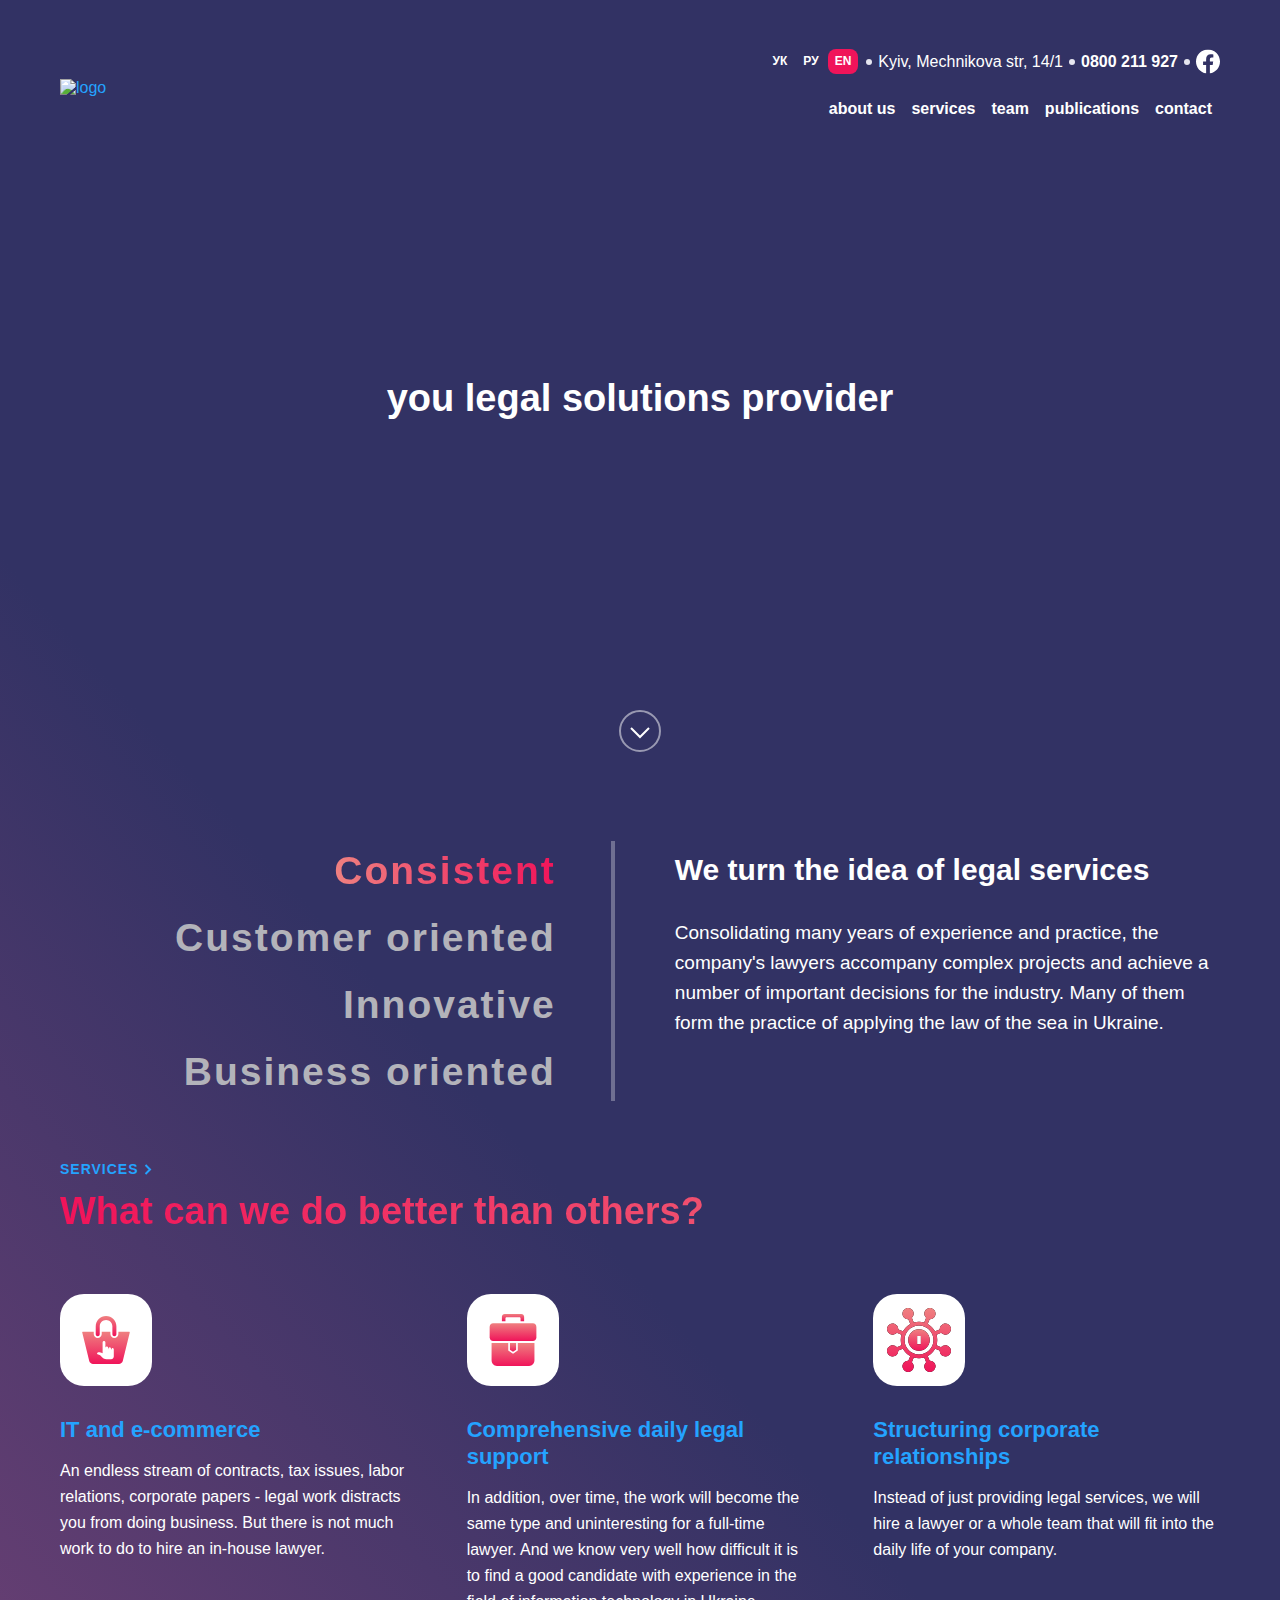
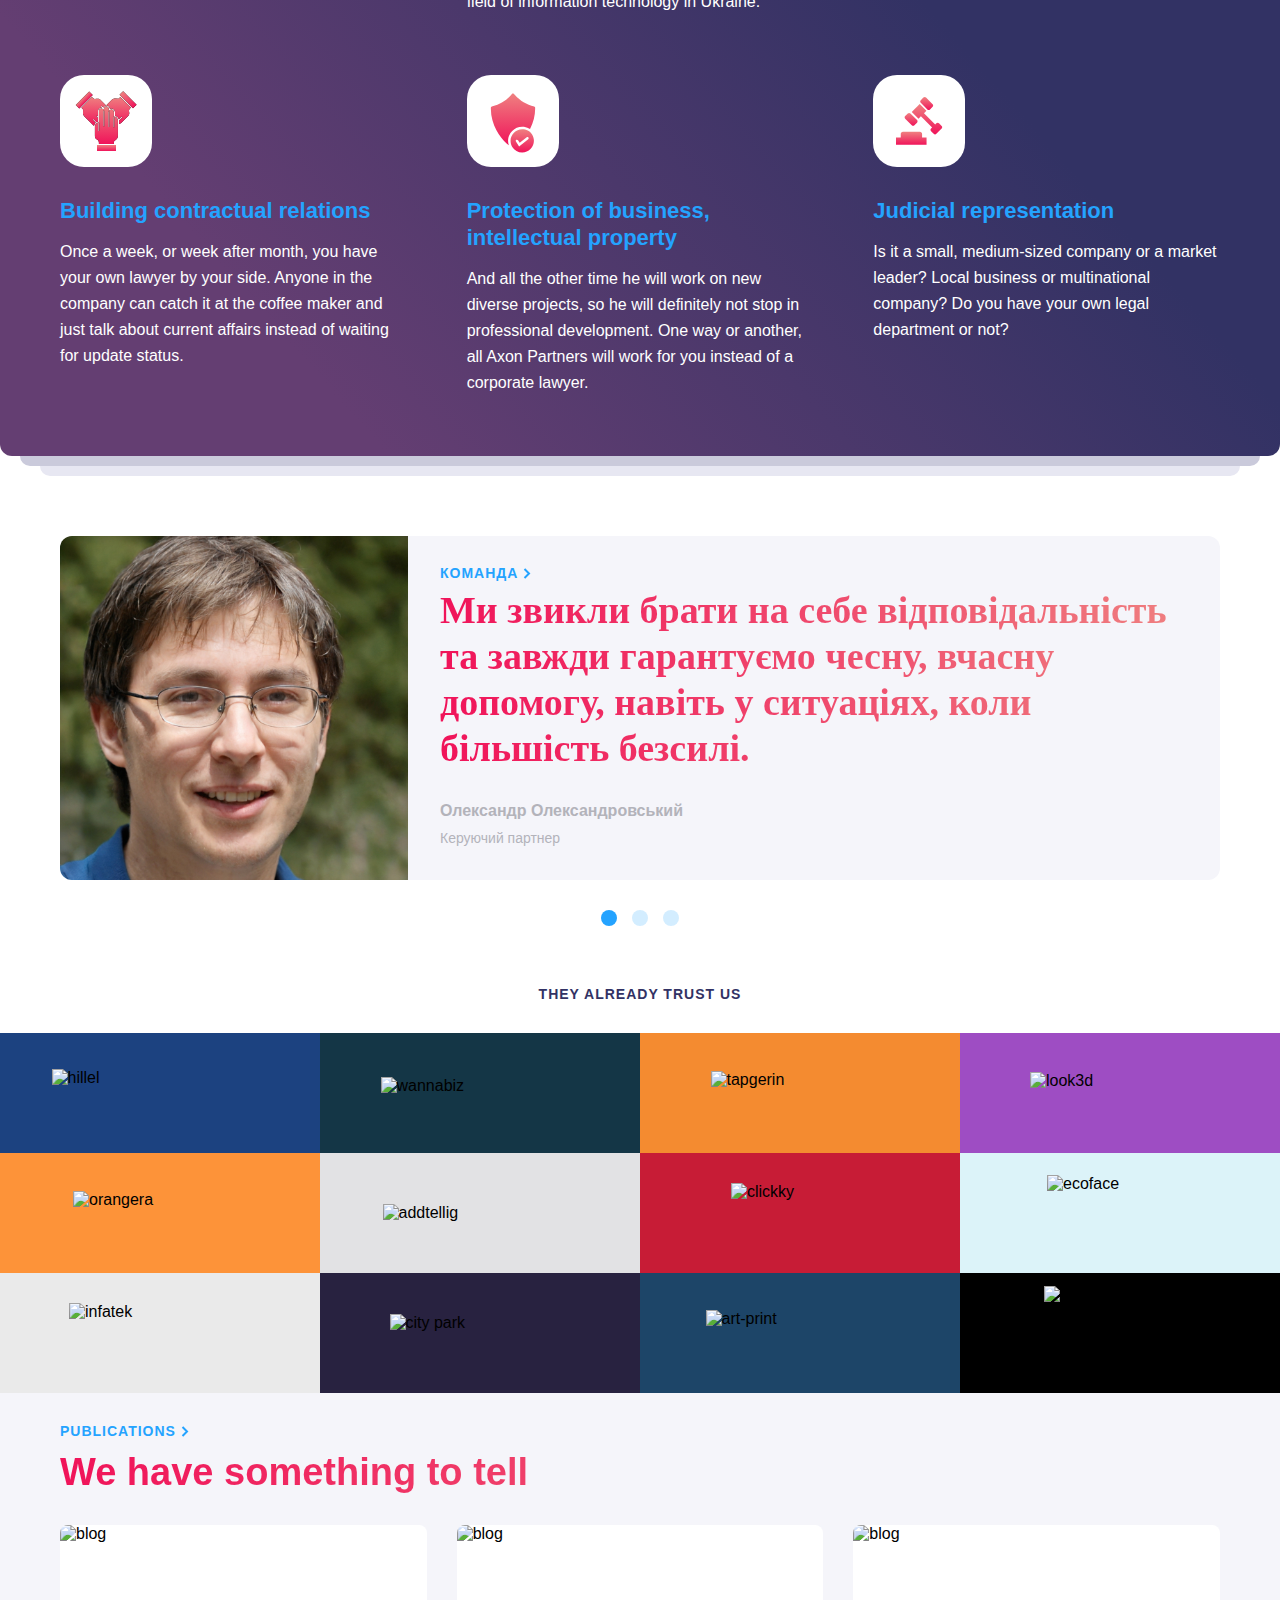
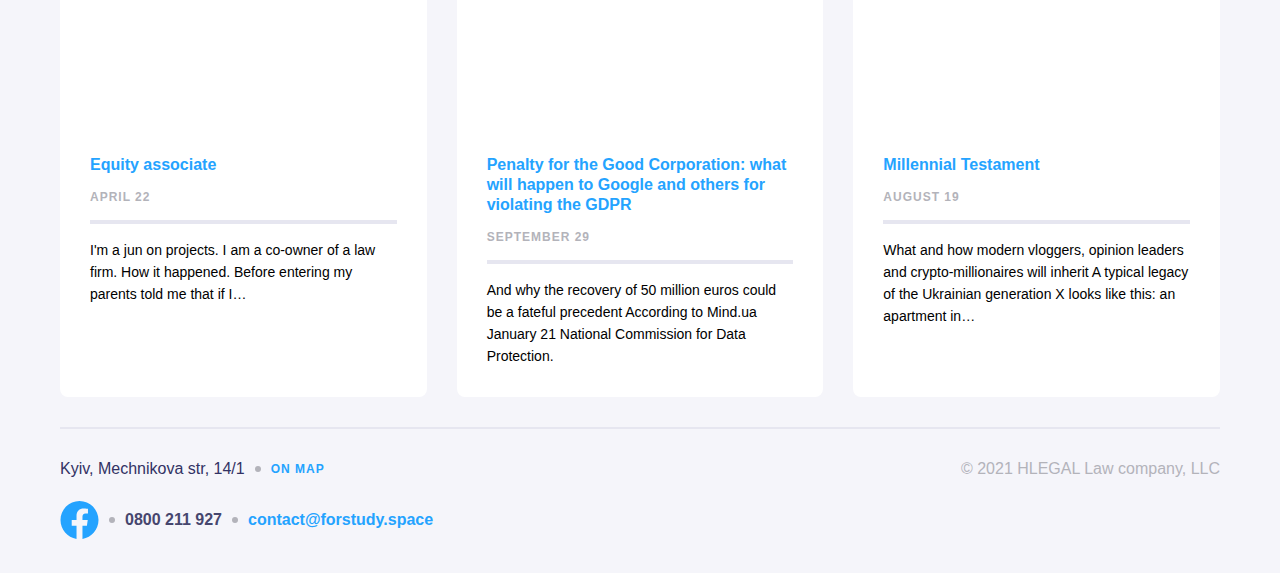
==== commit b0006b2a: "corrected variables in the code" ====
--- a/app/index.html
+++ b/app/index.html
@@ -28,7 +28,7 @@
                             </ul>
                             <p class="header__adress">Kyiv, Mechnikova str, 14/1</p>
                             <a class="header__tel" href="tel:0800211927">0800 211 927</a>
-                            <a class="header__fb-logo" href="#">
+                            <a class="header__fb-logo" href="#" aria-label="link to our facebook page">
                                 <svg width="24" height="25" viewBox="0 0 24 25" fill="none" xmlns="http://www.w3.org/2000/svg">
                                     <g clip-path="url(#clip0_29357_1503)">
                                     <path d="M24 12.5733C24 5.90541 18.6274 0.5 12 0.5C5.37258 0.5 0 5.90541 0 12.5733C0 18.5995 4.38823 23.5943 10.125 24.5V16.0633H7.07813V12.5733H10.125V9.91343C10.125 6.88755 11.9165 5.21615 14.6576 5.21615C15.9705 5.21615 17.3438 5.45195 17.3438 5.45195V8.42313H15.8306C14.3399 8.42313 13.875 9.35379 13.875 10.3086V12.5733H17.2031L16.6711 16.0633H13.875V24.5C19.6118 23.5943 24 18.5995 24 12.5733Z" fill="white"/>
@@ -322,9 +322,9 @@
                 </div>
             </article>
             <div class="team__button-box">
-                <button type="button" class="button button_active"></button>
-                <button type="button" class="button"></button>
-                <button type="button" class="button"></button>
+                <button type="button" class="button button_active" aria-label="button of slider"></button>
+                <button type="button" class="button" aria-label="button of slider"></button>
+                <button type="button" class="button" aria-label="button of slider"></button>
             </div>
         </section>
         <section class="partners">
@@ -420,8 +420,8 @@
                         Kyiv, Mechnikova str, 14/1 
                         <a href="#" class="footer__map">On map</a>
                     </div>
-                    <div class="footer__contacts">
-                        <a href="" class="footer__fb-logo">
+                    <div class="footer__contacts mr-bt0">
+                        <a href="" class="footer__fb-logo" aria-label="link to our facebook page">
                             <svg width="39" height="38" viewBox="0 0 39 38" fill="none" xmlns="http://www.w3.org/2000/svg">
                                 <path d="M38.5 19.1161C38.5 8.55857 29.9934 0 19.5 0C9.00658 0 0.5 8.55857 0.5 19.1161C0.5 28.6575 7.44803 36.5659 16.5312 38V24.6419H11.707V19.1161H16.5312V14.9046C16.5312 10.1136 19.3678 7.46723 23.7078 7.46723C25.7866 7.46723 27.9609 7.84059 27.9609 7.84059V12.545H25.5651C23.2048 12.545 22.4688 14.0185 22.4688 15.5302V19.1161H27.7383L26.8959 24.6419H22.4688V38C31.552 36.5659 38.5 28.6575 38.5 19.1161Z" fill="#24A3FF"/>
                             </svg>                            
--- a/app/css/style.css
+++ b/app/css/style.css
@@ -1,3 +1,7 @@
+.mr-bt0 {
+  margin-bottom: 0;
+}
+
 @font-face {
   font-family: 'Montserrat';
   src: url("../fonts/Montserrat-Regular.woff2") format("woff2"), url("../fonts/Montserrat-Regular.woff") format("woff");
@@ -75,15 +79,20 @@
   height: auto;
 }
 
-.visually-hidden {
+.visually-hidden:not(:focus):not(:active),
+input[type="checkbox"].visually-hidden,
+input[type="radio"].visually-hidden {
   position: absolute;
   width: 1px;
   height: 1px;
   margin: -1px;
+  padding: 0;
+  overflow: hidden;
+  white-space: nowrap;
   border: 0;
-  padding: 0;
   clip: rect(0 0 0 0);
-  overflow: hidden;
+  -webkit-clip-path: inset(100%);
+          clip-path: inset(100%);
 }
 
 a {
@@ -434,9 +443,10 @@
 .menu__box-menu {
   display: none;
   position: absolute;
-  width: 359px;
+  right: 8px;
+  width: calc(100% - 16px);
   background-color: #FFFFFF;
-  border-radius: 12px 12px 0px 0px;
+  border-radius: 12px;
 }
 
 .menu__list {
@@ -446,9 +456,15 @@
 
 .menu__item {
   background-color: #F5F5FA;
-  padding: 7px auto;
+  padding-top: 7px;
+  padding-bottom: 7px;
   margin: 15px 12px;
   text-align: center;
+  border-radius: 12px;
+}
+
+.menu__item_active {
+  background-color: #E6E6F0;
 }
 
 .menu__link {
@@ -458,11 +474,6 @@
   text-align: center;
   color: #24A3FF;
   white-space: nowrap;
-}
-
-.menu__link_active {
-  color: #F0145A;
-  border-bottom: 2px solid #F0145A;
 }
 
 @media (min-width: 768px) {
